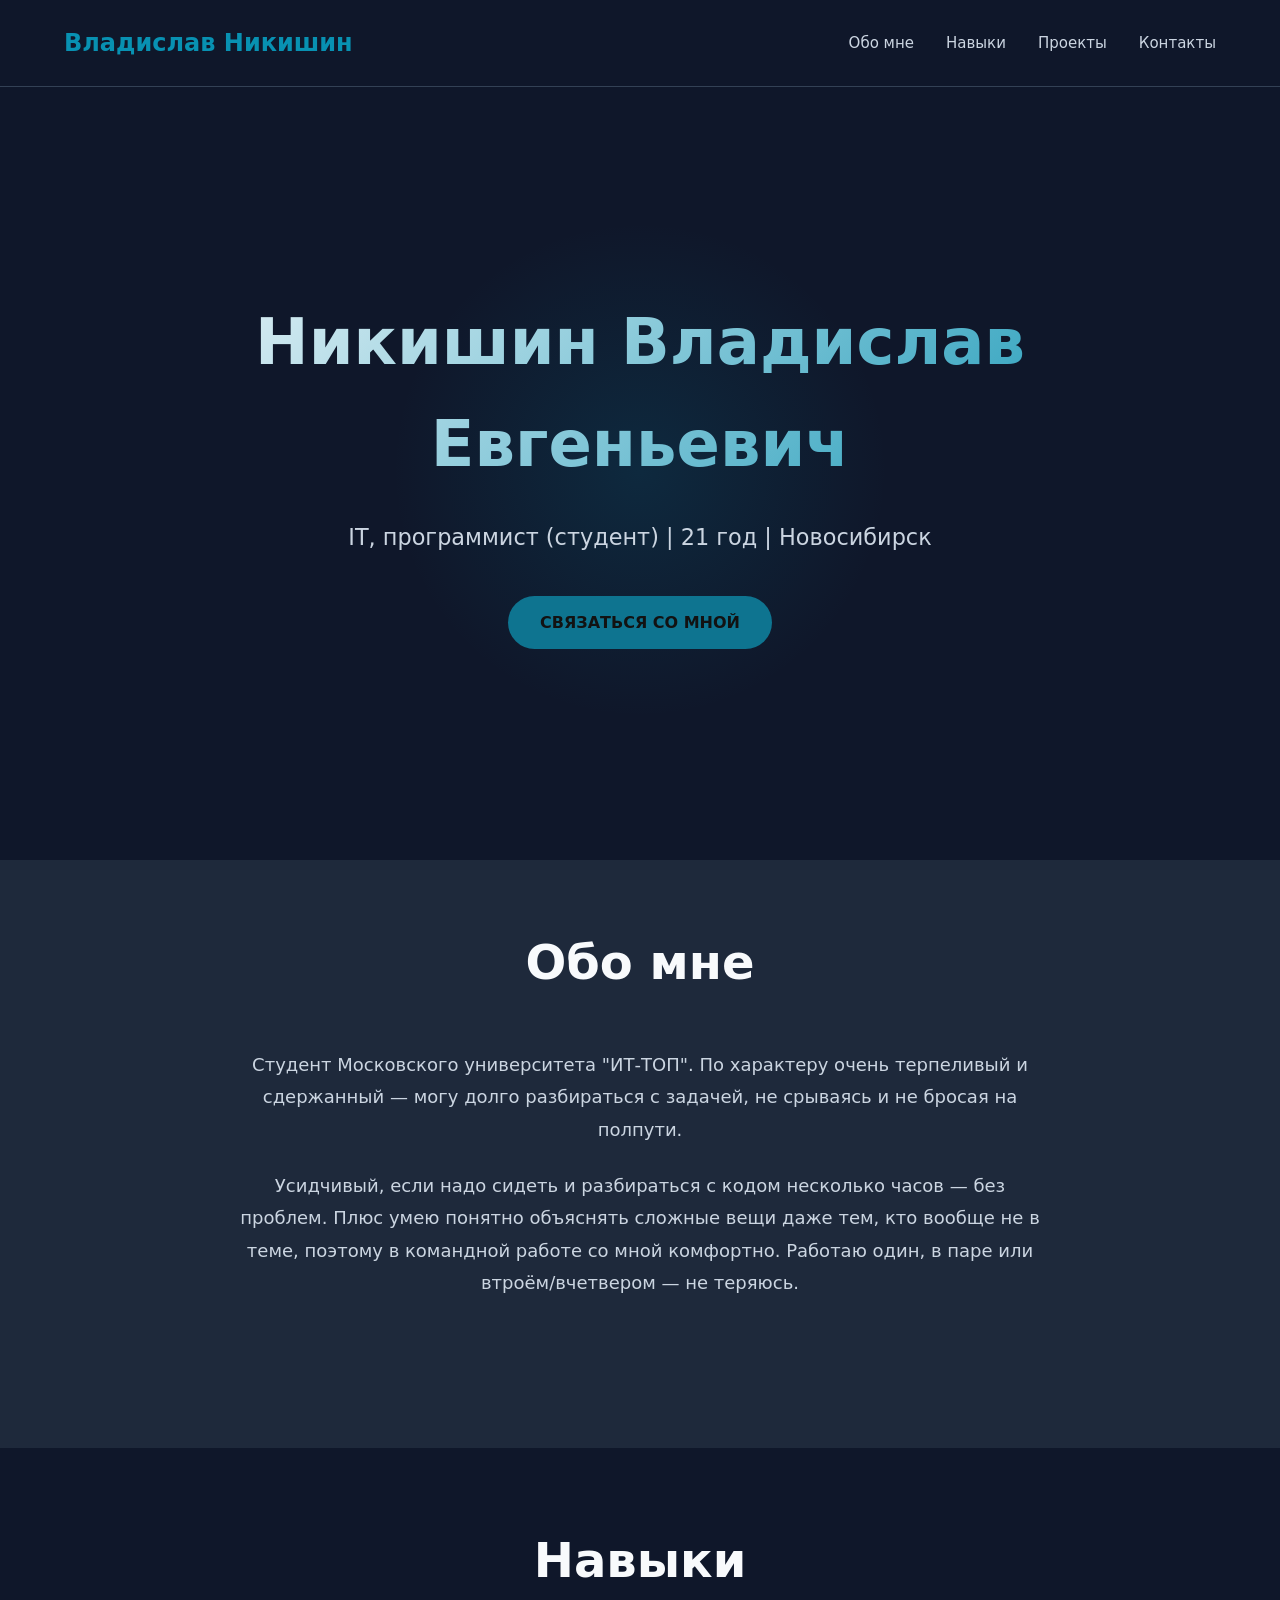
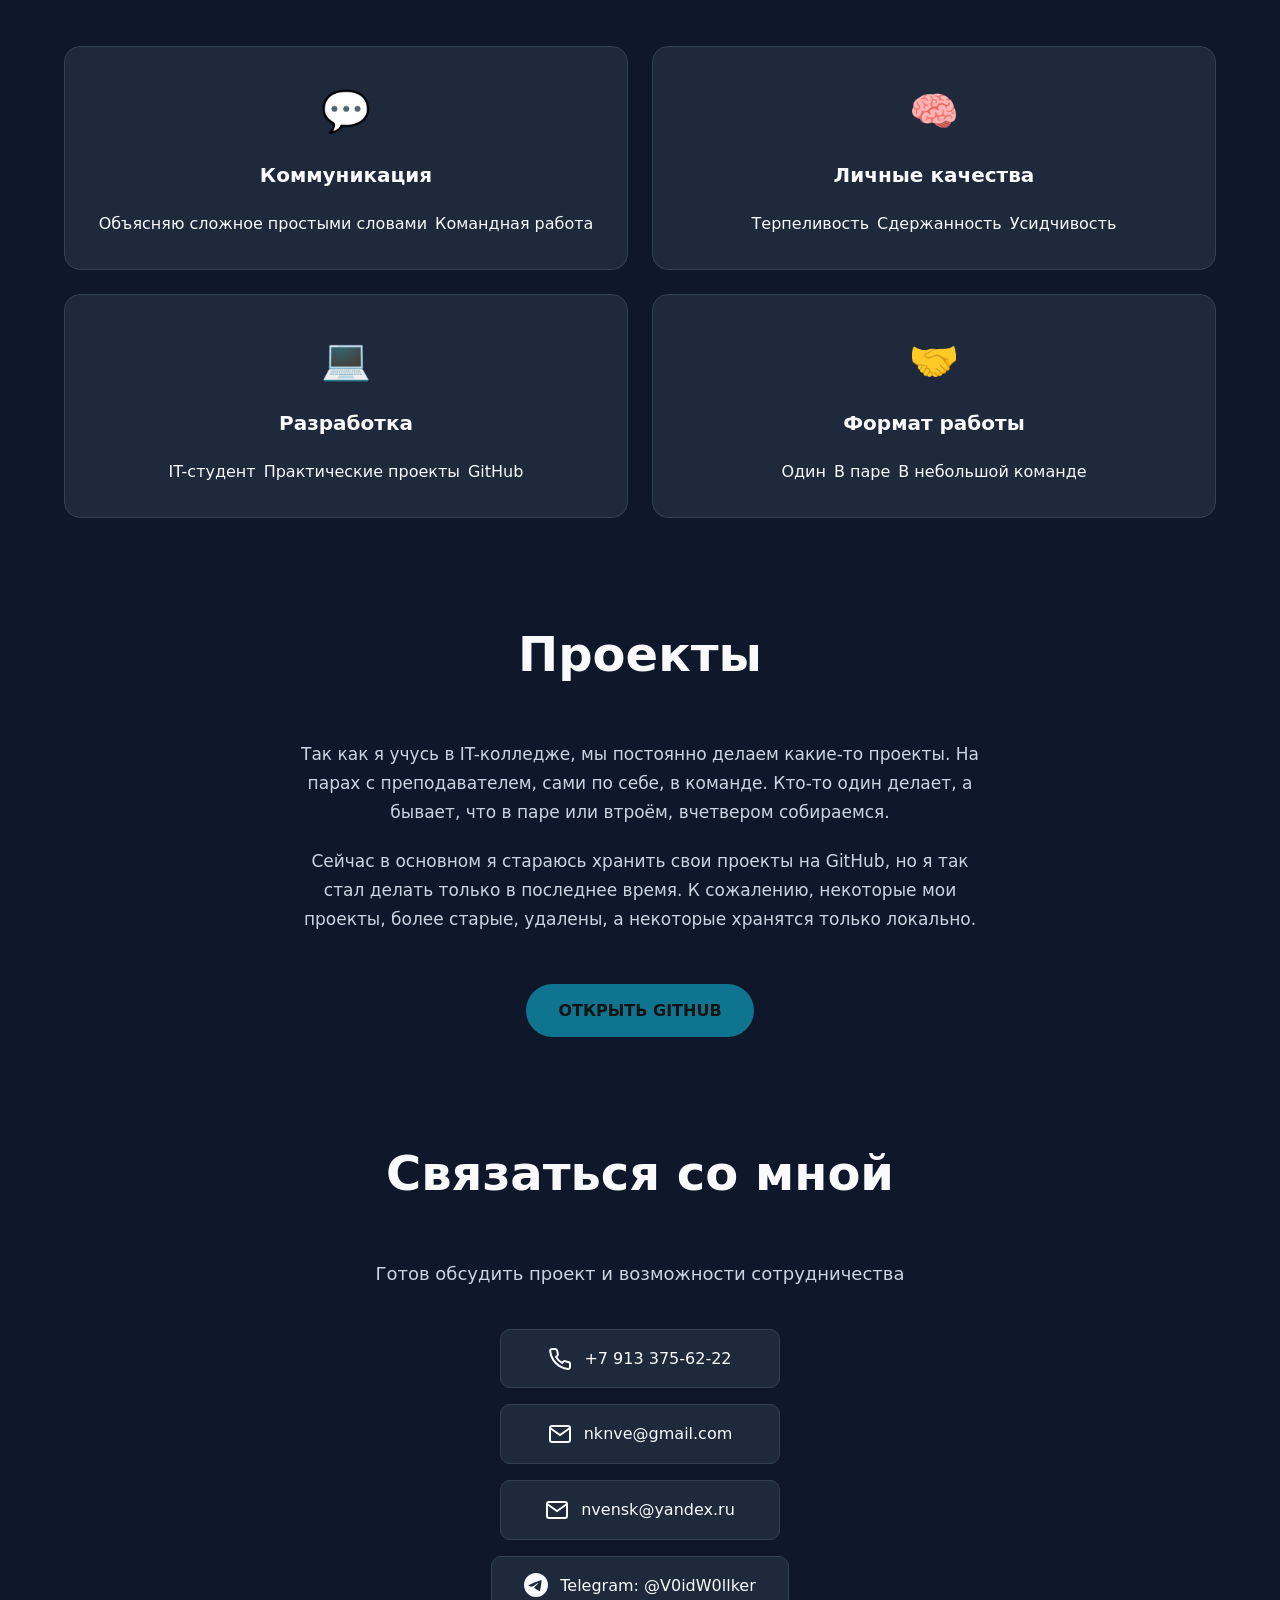
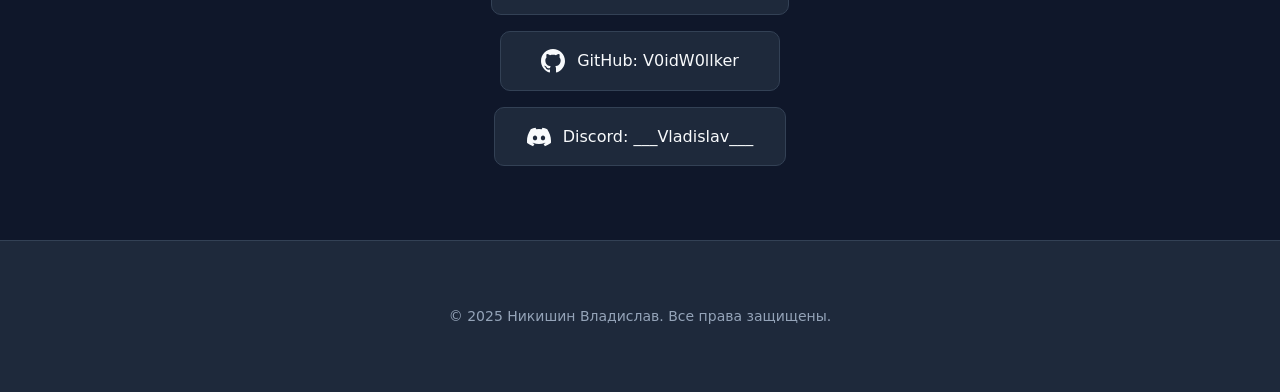
==== index.html @ b64dcba9 "Заменил данные на свои Поставил своё имя, контакты, навыки и описание. Убрал лишние кнопки, слайдер." ====
<!DOCTYPE html>
<html lang="en">
<head>
    <meta charset="UTF-8">
    <meta name="viewport" content="width=device-width, initial-scale=1.0">
    <link rel="stylesheet" href="style.css">
    <title>Сайт-Портфолио</title>
</head>
<body>
    <header class="header" id="header">
        <div class="container">
            <nav class="nav">
                <div class="logo">Владислав Никишин</div>
                <ul class="nav-menu">
                    <li><a href="#about">Обо мне</a></li>
                    <li><a href="#skills">Навыки</a></li>
                    <li><a href="#projects">Проекты</a></li>
                    <li><a href="#contact">Контакты</a></li>
                </ul>
            </nav>
        </div>
    </header>

    <main>
        <section class="hero">
            <div class="container">
                <div class="hero-content">
                    <h1 class="hero-title">Никишин Владислав Евгеньевич</h1>
                    <p class="hero-subtitle">IT, программист (студент) | 21 год | Новосибирск</p>
                    <a href="#contact" class="btn btn-primary">Связаться со мной</a>
                </div>
            </div>
        </section>

        <section class="about" id="about">
            <div class="container">
                <h2 class="section-title">Обо мне</h2>
                <div class="about-content">
                    <p>Студент Московского университета "ИТ-ТОП". По характеру очень терпеливый и сдержанный — могу долго разбираться с задачей, не срываясь и не бросая на полпути.</p>
                    <p>Усидчивый, если надо сидеть и разбираться с кодом несколько часов — без проблем. Плюс умею понятно объяснять сложные вещи даже тем, кто вообще не в теме, поэтому в командной работе со мной комфортно. Работаю один, в паре или втроём/вчетвером — не теряюсь.</p>
                </div>
            </div>
        </section>

        <section class="skills" id="skills">
            <div class="container">
                <h2 class="section-title">Навыки</h2>
                <div class="skills-grid">
                    <div class="skills-card">
                        <div class="skill-icon">💬</div>
                        <h3>Коммуникация</h3>
                        <div class="skill-tags">
                            <span class="tag">Объясняю сложное простыми словами</span>
                            <span class="tag">Командная работа</span>
                        </div>
                    </div>
                    
                    <div class="skills-card">
                        <div class="skill-icon">🧠</div>
                        <h3>Личные качества</h3>
                        <div class="skill-tags">
                            <span class="tag">Терпеливость</span>
                            <span class="tag">Сдержанность</span>
                            <span class="tag">Усидчивость</span>
                        </div>
                    </div>
                    
                    <div class="skills-card">
                        <div class="skill-icon">💻</div>
                        <h3>Разработка</h3>
                        <div class="skill-tags">
                            <span class="tag">IT-студент</span>
                            <span class="tag">Практические проекты</span>
                            <span class="tag">GitHub</span>
                        </div>
                    </div>
                    
                    <div class="skills-card">
                        <div class="skill-icon">🤝</div>
                        <h3>Формат работы</h3>
                        <div class="skill-tags">
                            <span class="tag">Один</span>
                            <span class="tag">В паре</span>
                            <span class="tag">В небольшой команде</span>
                        </div>
                    </div>
                    
                </div>
            </div>
        </section>

        <section class="projects" id="projects">
            <div class="container">
                <h2 class="section-title">Проекты</h2>
                <div class="projects-text">
                    <p>Так как я учусь в IT-колледже, мы постоянно делаем какие-то проекты. На парах с преподавателем, сами по себе, в команде. Кто-то один делает, а бывает, что в паре или втроём, вчетвером собираемся.</p>
                    <p>Сейчас в основном я стараюсь хранить свои проекты на GitHub, но я так стал делать только в последнее время. К сожалению, некоторые мои проекты, более старые, удалены, а некоторые хранятся только локально.</p>
                    <a href="https://github.com/V0idW0llker" target="_blank" class="btn btn-primary">Открыть GitHub</a>
                </div>
            </div>
        </section>

        <section class="contact" id="contact">
            <div class="container">
                <h2 class="section-title">Связаться со мной</h2>
                <div class="contact-content">
                    <p>Готов обсудить проект и возможности сотрудничества</p>
                    <div class="contact-links">
                        <a href="tel:+79133756222" class="contact-link">
                            <svg width="24" height="24" viewBox="0 0 24 24" fill="none" stroke="currentColor" stroke-width="2">
                                <path d="M22 16.92v3a2 2 0 0 1-2.18 2 19.79 19.79 0 0 1-8.63-3.07 19.5 19.5 0 0 1-6-6 19.79 19.79 0 0 1-3.07-8.67A2 2 0 0 1 4.11 2h3a2 2 0 0 1 2 1.72 12.84 12.84 0 0 0 .7 2.81 2 2 0 0 1-.45 2.11L8.09 9.91a16 16 0 0 0 6 6l1.27-1.27a2 2 0 0 1 2.11-.45 12.84 12.84 0 0 0 2.81.7A2 2 0 0 1 22 16.92z"></path>
                            </svg>
                            +7 913 375-62-22
                        </a>

                        <a href="mailto:nknve@gmail.com" class="contact-link">
                            <svg width="24" height="24" viewBox="0 0 24 24" fill="none" stroke="currentColor" stroke-width="2">
                                <path d="M4 4h16c1.1 0 2 .9 2 2v12c0 1.1-.9 2-2 2H4c-1.1 0-2-.9-2-2V6c0-1.1.9-2 2-2z"></path>
                                <polyline points="22,6 12,13 2,6"></polyline>
                            </svg>
                            nknve@gmail.com
                        </a>

                        <a href="mailto:nvensk@yandex.ru" class="contact-link">
                            <svg width="24" height="24" viewBox="0 0 24 24" fill="none" stroke="currentColor" stroke-width="2">
                                <path d="M4 4h16c1.1 0 2 .9 2 2v12c0 1.1-.9 2-2 2H4c-1.1 0-2-.9-2-2V6c0-1.1.9-2 2-2z"></path>
                                <polyline points="22,6 12,13 2,6"></polyline>
                            </svg>
                            nvensk@yandex.ru
                        </a>

                        <a href="https://t.me/V0idW0llker" target="_blank" class="contact-link">
                            <svg width="24" height="24" viewBox="0 0 24 24" fill="currentColor">
                                <path d="M11.944 0A12 12 0 0 0 0 12a12 12 0 0 0 12 12 12 12 0 0 0 12-12A12 12 0 0 0 12 0a12 12 0 0 0-.056 0zm4.962 7.224c.1-.002.321.023.465.14a.506.506 0 0 1 .171.325c.016.093.036.306.02.472-.18 1.898-.962 6.502-1.36 8.627-.168.9-.499 1.201-.82 1.23-.696.065-1.225-.46-1.9-.902-1.056-.693-1.653-1.124-2.678-1.8-1.185-.78-.417-1.21.258-1.91.177-.184 3.247-2.977 3.307-3.23.007-.032.014-.15-.056-.212s-.174-.041-.249-.024c-.106.024-1.793 1.14-5.061 3.345-.48.33-.913.49-1.302.48-.428-.008-1.252-.241-1.865-.44-.752-.245-1.349-.374-1.297-.789.027-.216.325-.437.893-.663 3.498-1.524 5.83-2.529 6.998-3.014 3.332-1.386 4.025-1.627 4.476-1.635z"/>
                            </svg>
                            Telegram: @V0idW0llker
                        </a>

                        <a href="https://github.com/V0idW0llker" target="_blank" class="contact-link">
                            <svg width="24" height="24" viewBox="0 0 24 24" fill="currentColor">
                                <path d="M12 0c-6.626 0-12 5.373-12 12 0 5.302 3.438 9.8 8.207 11.387.599.111.793-.261.793-.577v-2.234c-3.338.726-4.033-1.416-4.033-1.416-.546-1.387-1.333-1.756-1.333-1.756-1.089-.745.083-.729.083-.729 1.205.084 1.839 1.237 1.839 1.237 1.07 1.834 2.807 1.304 3.492.997.107-.775.418-1.305.762-1.604-2.665-.305-5.467-1.334-5.467-5.931 0-1.311.469-2.381 1.236-3.221-.124-.303-.535-1.524.117-3.176 0 0 1.008-.322 3.301 1.23.957-.266 1.983-.399 3.003-.404 1.02.005 2.047.138 3.006.404 2.291-1.552 3.297-1.23 3.297-1.23.653 1.653.242 2.874.118 3.176.77.84 1.235 1.911 1.235 3.221 0 4.609-2.807 5.624-5.479 5.921.43.372.823 1.102.823 2.222v3.293c0 .319.192.694.801.576 4.765-1.589 8.199-6.086 8.199-11.386 0-6.627-5.373-12-12-12z"/>
                            </svg>
                            GitHub: V0idW0llker
                        </a>

                        <div class="contact-link discord-link">
                            <svg width="24" height="24" viewBox="0 0 24 24" fill="currentColor">
                                <path d="M20.317 4.37a19.791 19.791 0 0 0-4.885-1.515.074.074 0 0 0-.079.037c-.21.375-.444.864-.608 1.25a18.27 18.27 0 0 0-5.487 0 12.64 12.64 0 0 0-.617-1.25.077.077 0 0 0-.079-.037A19.736 19.736 0 0 0 3.677 4.37a.07.07 0 0 0-.032.027C.533 9.046-.32 13.58.099 18.057a.082.082 0 0 0 .031.057 19.9 19.9 0 0 0 5.993 3.03.078.078 0 0 0 .084-.028 14.09 14.09 0 0 0 1.226-1.994.076.076 0 0 0-.041-.106 13.107 13.107 0 0 1-1.872-.892.077.077 0 0 1-.008-.128 10.2 10.2 0 0 0 .372-.292.074.074 0 0 1 .077-.01c3.928 1.793 8.18 1.793 12.062 0a.074.074 0 0 1 .078.01c.12.098.246.198.373.292a.077.077 0 0 1-.006.127 12.299 12.299 0 0 1-1.873.892.077.077 0 0 0-.041.107c.36.698.772 1.362 1.225 1.993a.076.076 0 0 0 .084.028 19.839 19.839 0 0 0 6.002-3.03.077.077 0 0 0 .032-.054c.5-5.177-.838-9.674-3.549-13.66a.061.061 0 0 0-.031-.03zM8.02 15.33c-1.183 0-2.157-1.085-2.157-2.419 0-1.333.956-2.419 2.157-2.419 1.21 0 2.176 1.096 2.157 2.42 0 1.333-.956 2.418-2.157 2.418zm7.975 0c-1.183 0-2.157-1.085-2.157-2.419 0-1.333.955-2.419 2.157-2.419 1.21 0 2.176 1.096 2.157 2.42 0 1.333-.946 2.418-2.157 2.418z"/>
                            </svg>
                            Discord: ___Vladislav___
                        </div>
                    </div>
                </div>
            </div>
        </section>
    </main>

    <footer class="footer">
        <div class="container">
            <p>&copy; 2025 Никишин Владислав. Все права защищены.</p>
        </div>
    </footer>

    <script src="main.js"></script>
</body>
</html>
---- style.css ----
:root{
    --primary-color: #0891b2;
    --primary-dark: #0e7490;
    --primary-light: #06b6d4;
    --secondary-color:#0f172a;
    --text-primary: #f8fafc;
    --text-secondary: #cbd5e1;
    --text-muted: #94a3b8;
    --bg-primary: #0f172a;
    --bg-secondary: #1e293b;
    --bg-card: #1e293b;
    --border-color: #334155;
    --success: #10b981;
    --error: #ef4444;
    --warning: #f59e0b;

    font-family: "Inter", system-ui, -apple-system, BlinkMacSystemFont, 'Segoe UI', Roboto, Oxygen, Ubuntu, Cantarell, 'Open Sans', 'Helvetica Neue', sans-serif;
    line-height: 1.6;
    font-weight: 400;

    font-synthesis: none;
    text-rendering: optimizeLegibility;
    -webkit-font-smoothing: antialiased;
    -moz-osx-font-smoothing: grayscale;
}

*{
    margin: 0;
    padding: 0;
    box-sizing: border-box;
}

html{
    scroll-behavior: smooth;
}

body{
    color: var(--text-primary);
    background-color: var(--bg-primary);
    min-width: 320px;
    overflow-x: hidden;
}

.container{
    max-width: 1200px;
    padding: 24px;
    margin: 0 auto;
}

.header{
    position: fixed;
    top: 0;
    right: 0;
    left: 0;
    z-index: 100;
    background: var(--bg-primary);
    backdrop-filter: blur(15px);
    border-bottom: 1px solid var(--border-color);
}

.nav{
    display: flex;
    justify-content: space-between;
    align-items: center;
}

.logo{
    font-size: 24px;
    font-weight: 700;
    color: var(--primary-color);
}

.nav-menu{
    display: flex;
    list-style: none;
    gap: 32px;
}


.nav-menu a{
    text-decoration: none;
    color: var(--text-secondary);
    font-size: 15px;
    font-weight: 500;
    transition: all 0.3s ease-in-out;
    position: relative;
}

.nav-menu a:hover{
    color: var(--primary-color);
}

.nav-menu a::after{
    content: "";
    width:0;
    height: 2px;
    background-color: var(--primary-color);
    position: absolute;
    bottom: -4px;
    left: 0;
    transition: width 0.35s ease-in-out;
}

.nav-menu a:hover::after{
    width: 100%;
}

main{
    margin-top: 80px;
}

.hero{
    display: flex;
    justify-content: center;
    align-items: center;
    min-height: calc(100vh - 120px);
    position: relative;
    overflow: hidden;
}

.hero::before{
    content: "";
    position: absolute;
    width: 500px;
    height: 500px;
    background: radial-gradient(circle, rgba(8, 145, 178, 0.15) 0%, transparent 70%);
    border-radius: 50%;
    /* top: -250px;
    right: -250px; */
}

.hero-content{
    text-align: center;
    z-index: 1;
    position: relative;
}

.hero-title{
    font-size: clamp(2.5rem, 5vw, 4rem);
    font-weight: 800;
    margin-bottom: 24px;
    background: linear-gradient(135deg, var(--text-primary) 0%, var(--primary-color) 100%);
    background-clip: text;
    -webkit-background-clip: text;
    -webkit-text-fill-color: transparent;
}

.hero-subtitle{
    font-size: clamp(1.1rem, 2vw, 1.4rem);
    color: var(--text-secondary);
    margin-bottom: 40px;
    max-width: 600px;
    margin-right: auto;
    margin-left: auto;
    line-height: 1.6;
}

.btn{
    display: inline-block;
    text-decoration: none;
    padding: 14px 32px;
    border-radius: 50px;
    border:none;
    cursor: pointer;
    transition: all 0.3s ease-in;
    font-size: 16px;
    text-transform: uppercase;
    font-weight: 600;
}

.btn-primary{
    background: var(--primary-dark);
    color: #121212;
}
.btn-primary:hover{
    background: var(--primary-color);
    color: #343434;
}

.section-title{
    font-size: clamp(2rem, 4vw, 3rem);
    font-weight: 700;
    margin-bottom: 48px;
    text-align: center;
    color: var(--text-primary);
}

.about{
    background: var(--bg-secondary);
    padding-top: 40px;
    padding-bottom: 100px;
}

.about-content p{
    font-size: 18px;
    color: var(--text-secondary);
    line-height: 1.8;
    margin-bottom: 24px;
}

.about-content{
    max-width: 800px;
    margin: 0 auto;
    text-align: center;
}

/* skills block */

.skills{
    padding: 50px 0;
}

.skills-grid{
    display: grid;
    grid-template-columns: repeat(2, minmax(250px, 1fr));
    gap: 24px;
}

.skills-card{
    background: var(--bg-card);
    padding: 32px;
    border-radius: 16px;
    text-align: center;
    transition: all 0.3s ease-in-out;
    border: 1px solid var(--border-color);
}

.skills-card:hover{
    border-color: var(--primary-color);
    box-shadow: 0 8px 24px rgba(8, 145, 178, 0.15);
    transform: translateY(-8px);
}

.skill-icon{
    font-size: 40px;
    margin-bottom: 16px;
}

.skills-card h3{
    font-size: 20px;
    font-weight: 600;
    margin-bottom: 20px;
    color:var(--text-primary);
}

.skill-tags{
    display: flex;
    justify-content: center;
    gap: 8px;
    flex-wrap: wrap;
}


/* Contacts block */
.contact{
    padding: 50px 0;
}

.contact-content{
    margin: 0 auto;
    max-width: 600px;
    text-align: center;
}

.contact-content p {
    font-size: 18px;
    margin-bottom: 40px;
    color: var(--text-secondary);
}

.contact-links{
    display: flex;
    flex-direction: column;
    align-items: center;
    gap: 16px;
}

.contact-link{
    display: inline-flex;
    align-items: center;
    gap: 12px;
    background: var(--bg-card);
    color: var(--text-primary);
    text-decoration: none;
    font-weight: 500;
    padding: 16px 32px;
    border-radius: 10px;
    border: 1px solid var(--border-color);
    justify-content: center;
    min-width: 280px;
    transition: all 0.3s ease;
}

.contact-link:hover{
    background: var(--primary-color);
    border-color: var(--primary-light);
    box-shadow: 0 4px 12px rgba(8, 145, 178, 0.3);
    transform: translateY(-2px);
}

/* projects text block */
.projects-text{
    max-width: 700px;
    margin: 0 auto;
    text-align: center;
}

.projects-text p{
    font-size: 18px;
    color: var(--text-secondary);
    line-height: 1.8;
    margin-bottom: 24px;
}

.projects-text .btn{
    margin-top: 24px;
}

/* projects text block */
.projects-text{
    max-width: 700px;
    margin: 0 auto;
    text-align: center;
}

.projects-text p{
    font-size: 17px;
    color: var(--text-secondary);
    line-height: 1.7;
    margin-bottom: 20px;
}

.projects-text .btn{
    margin-top: 30px;
}


/* FOOTER */

.footer{
    padding: 40px 0;
    background: var(--bg-secondary);
    border-top: 1px solid var(--border-color);
    text-align: center;
}

.footer p{
    font-size: 14px;
    color: var(--text-muted);
}
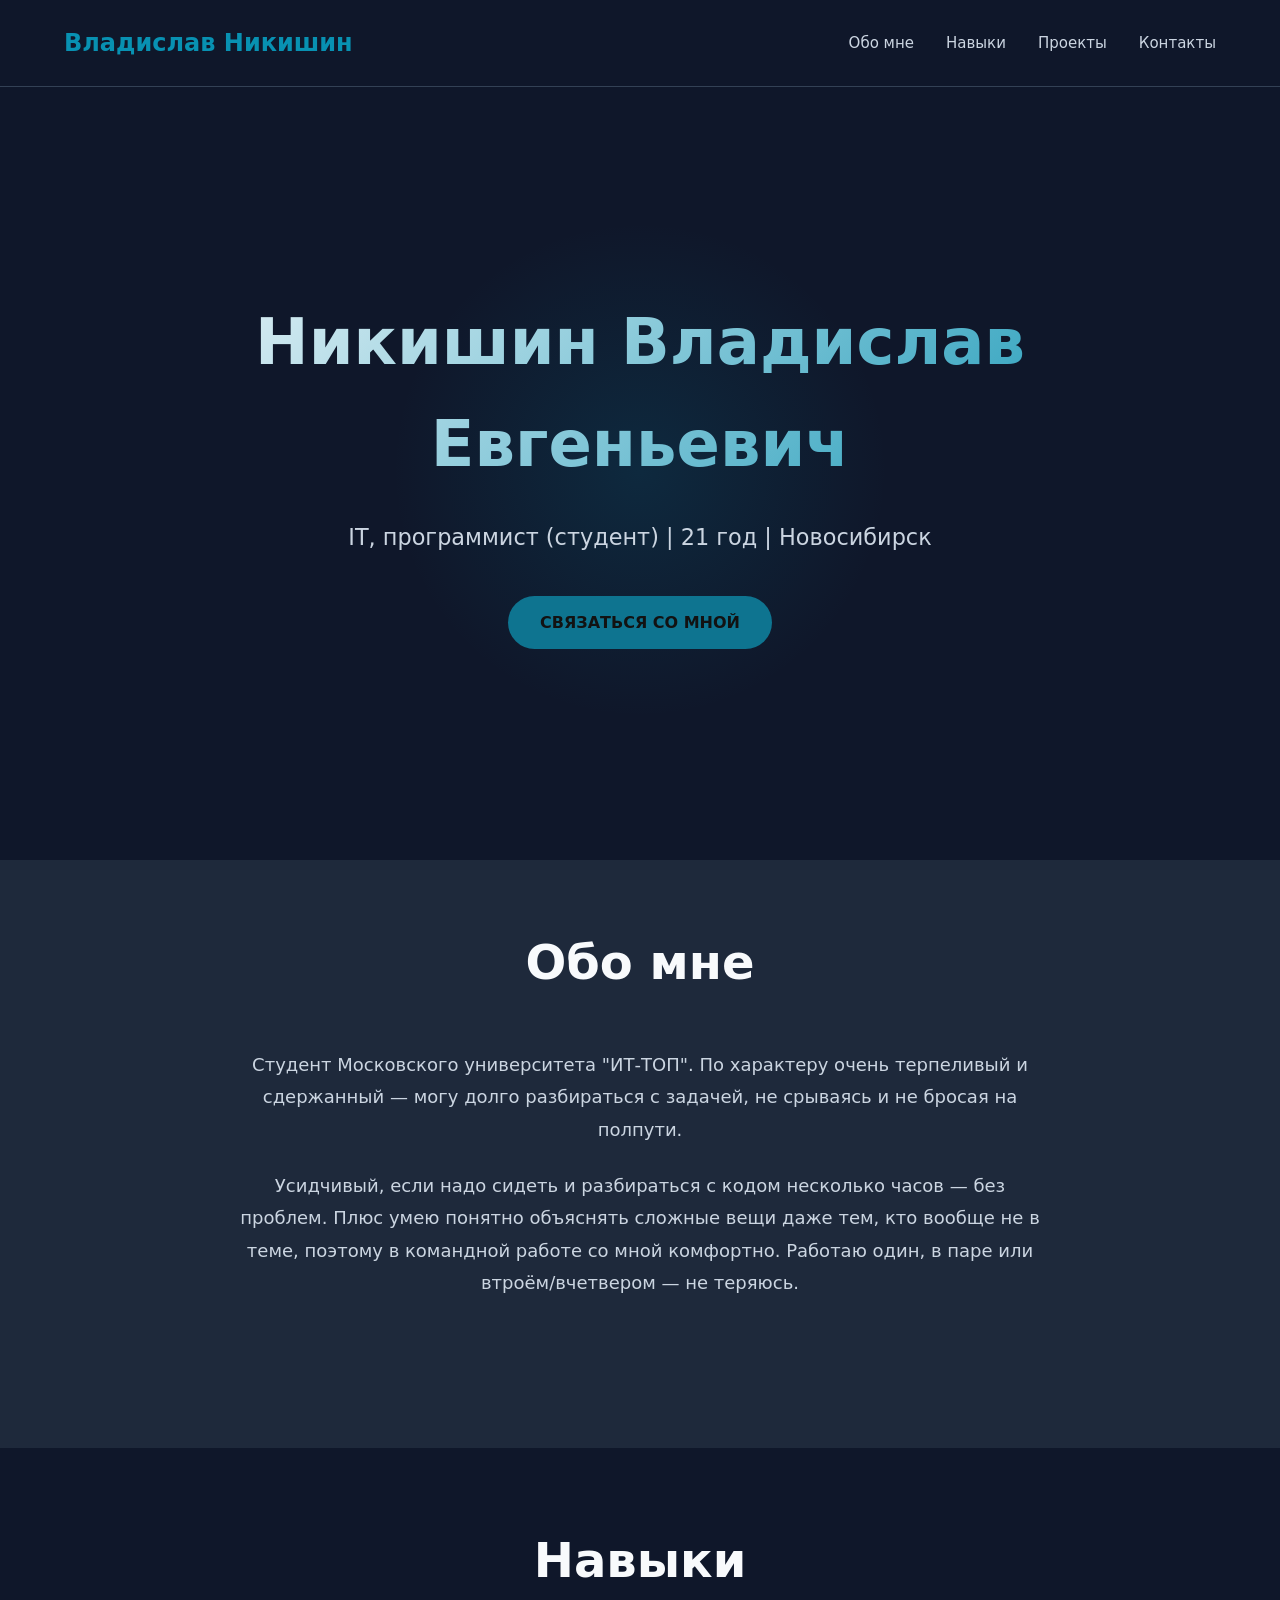
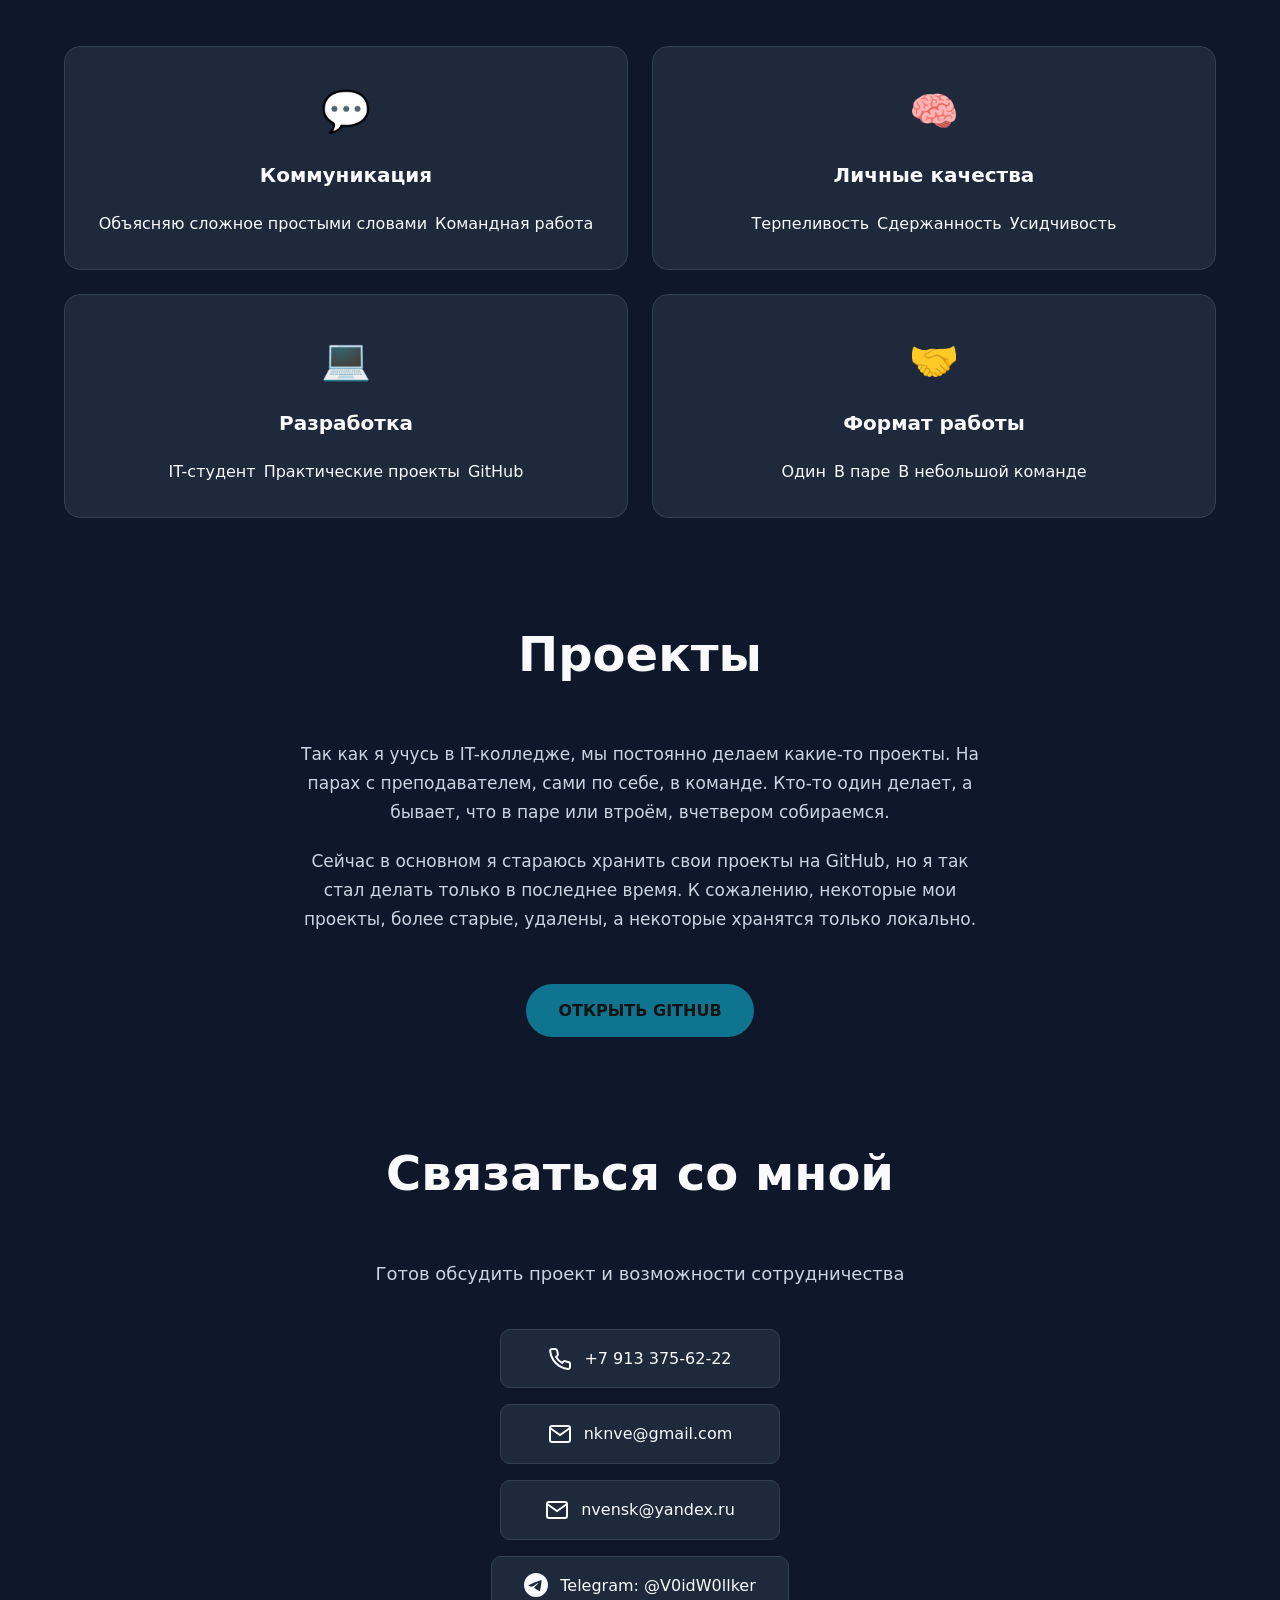
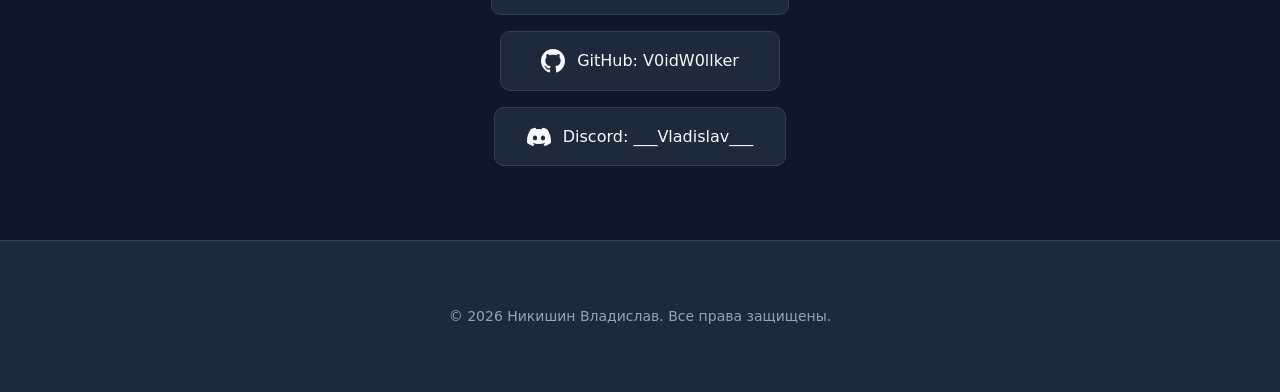
==== commit dbcb3107: "Добавил копирование Discord-тега Я реализовал копирование тега в буфер обмена при клике на кнопку "d" ====
--- a/index.html
+++ b/index.html
@@ -4,7 +4,7 @@
     <meta charset="UTF-8">
     <meta name="viewport" content="width=device-width, initial-scale=1.0">
     <link rel="stylesheet" href="style.css">
-    <title>Сайт-Портфолио</title>
+    <title>Портфолио</title>
 </head>
 <body>
     <header class="header" id="header">
@@ -143,7 +143,7 @@
                             GitHub: V0idW0llker
                         </a>
 
-                        <div class="contact-link discord-link">
+                        <div class="contact-link discord-link" id="discord-btn" style="cursor: pointer;">
                             <svg width="24" height="24" viewBox="0 0 24 24" fill="currentColor">
                                 <path d="M20.317 4.37a19.791 19.791 0 0 0-4.885-1.515.074.074 0 0 0-.079.037c-.21.375-.444.864-.608 1.25a18.27 18.27 0 0 0-5.487 0 12.64 12.64 0 0 0-.617-1.25.077.077 0 0 0-.079-.037A19.736 19.736 0 0 0 3.677 4.37a.07.07 0 0 0-.032.027C.533 9.046-.32 13.58.099 18.057a.082.082 0 0 0 .031.057 19.9 19.9 0 0 0 5.993 3.03.078.078 0 0 0 .084-.028 14.09 14.09 0 0 0 1.226-1.994.076.076 0 0 0-.041-.106 13.107 13.107 0 0 1-1.872-.892.077.077 0 0 1-.008-.128 10.2 10.2 0 0 0 .372-.292.074.074 0 0 1 .077-.01c3.928 1.793 8.18 1.793 12.062 0a.074.074 0 0 1 .078.01c.12.098.246.198.373.292a.077.077 0 0 1-.006.127 12.299 12.299 0 0 1-1.873.892.077.077 0 0 0-.041.107c.36.698.772 1.362 1.225 1.993a.076.076 0 0 0 .084.028 19.839 19.839 0 0 0 6.002-3.03.077.077 0 0 0 .032-.054c.5-5.177-.838-9.674-3.549-13.66a.061.061 0 0 0-.031-.03zM8.02 15.33c-1.183 0-2.157-1.085-2.157-2.419 0-1.333.956-2.419 2.157-2.419 1.21 0 2.176 1.096 2.157 2.42 0 1.333-.956 2.418-2.157 2.418zm7.975 0c-1.183 0-2.157-1.085-2.157-2.419 0-1.333.955-2.419 2.157-2.419 1.21 0 2.176 1.096 2.157 2.42 0 1.333-.946 2.418-2.157 2.418z"/>
                             </svg>
@@ -157,7 +157,7 @@
 
     <footer class="footer">
         <div class="container">
-            <p>&copy; 2025 Никишин Владислав. Все права защищены.</p>
+            <p>&copy; 2026 Никишин Владислав. Все права защищены.</p>
         </div>
     </footer>
 
--- a/style.css
+++ b/style.css
@@ -298,6 +298,18 @@
     transform: translateY(-2px);
 }
 
+.copy-hint{
+    font-size: 12px;
+    color: var(--text-muted);
+    margin-left: 8px;
+    opacity: 0.7;
+}
+
+.contact-link:hover .copy-hint{
+    color: var(--text-primary);
+    opacity: 1;
+}
+
 /* projects text block */
 .projects-text{
     max-width: 700px;
@@ -314,6 +326,33 @@
 
 .projects-text .btn{
     margin-top: 24px;
+}
+
+/* Кастомное уведомление */
+.custom-notification{
+    position: fixed;
+    top: 50%;
+    left: 50%;
+    transform: translate(-50%, -50%) scale(0.8);
+    background: var(--bg-secondary);
+    color: var(--text-primary);
+    padding: 32px 48px;
+    border-radius: 16px;
+    border: 2px solid var(--primary-color);
+    font-size: 18px;
+    line-height: 1.6;
+    text-align: center;
+    z-index: 10000;
+    opacity: 0;
+    transition: all 0.3s ease;
+    pointer-events: none;
+    max-width: 90%;
+    white-space: pre-line;
+}
+
+.custom-notification.show{
+    opacity: 1;
+    transform: translate(-50%, -50%) scale(1);
 }
 
 /* projects text block */
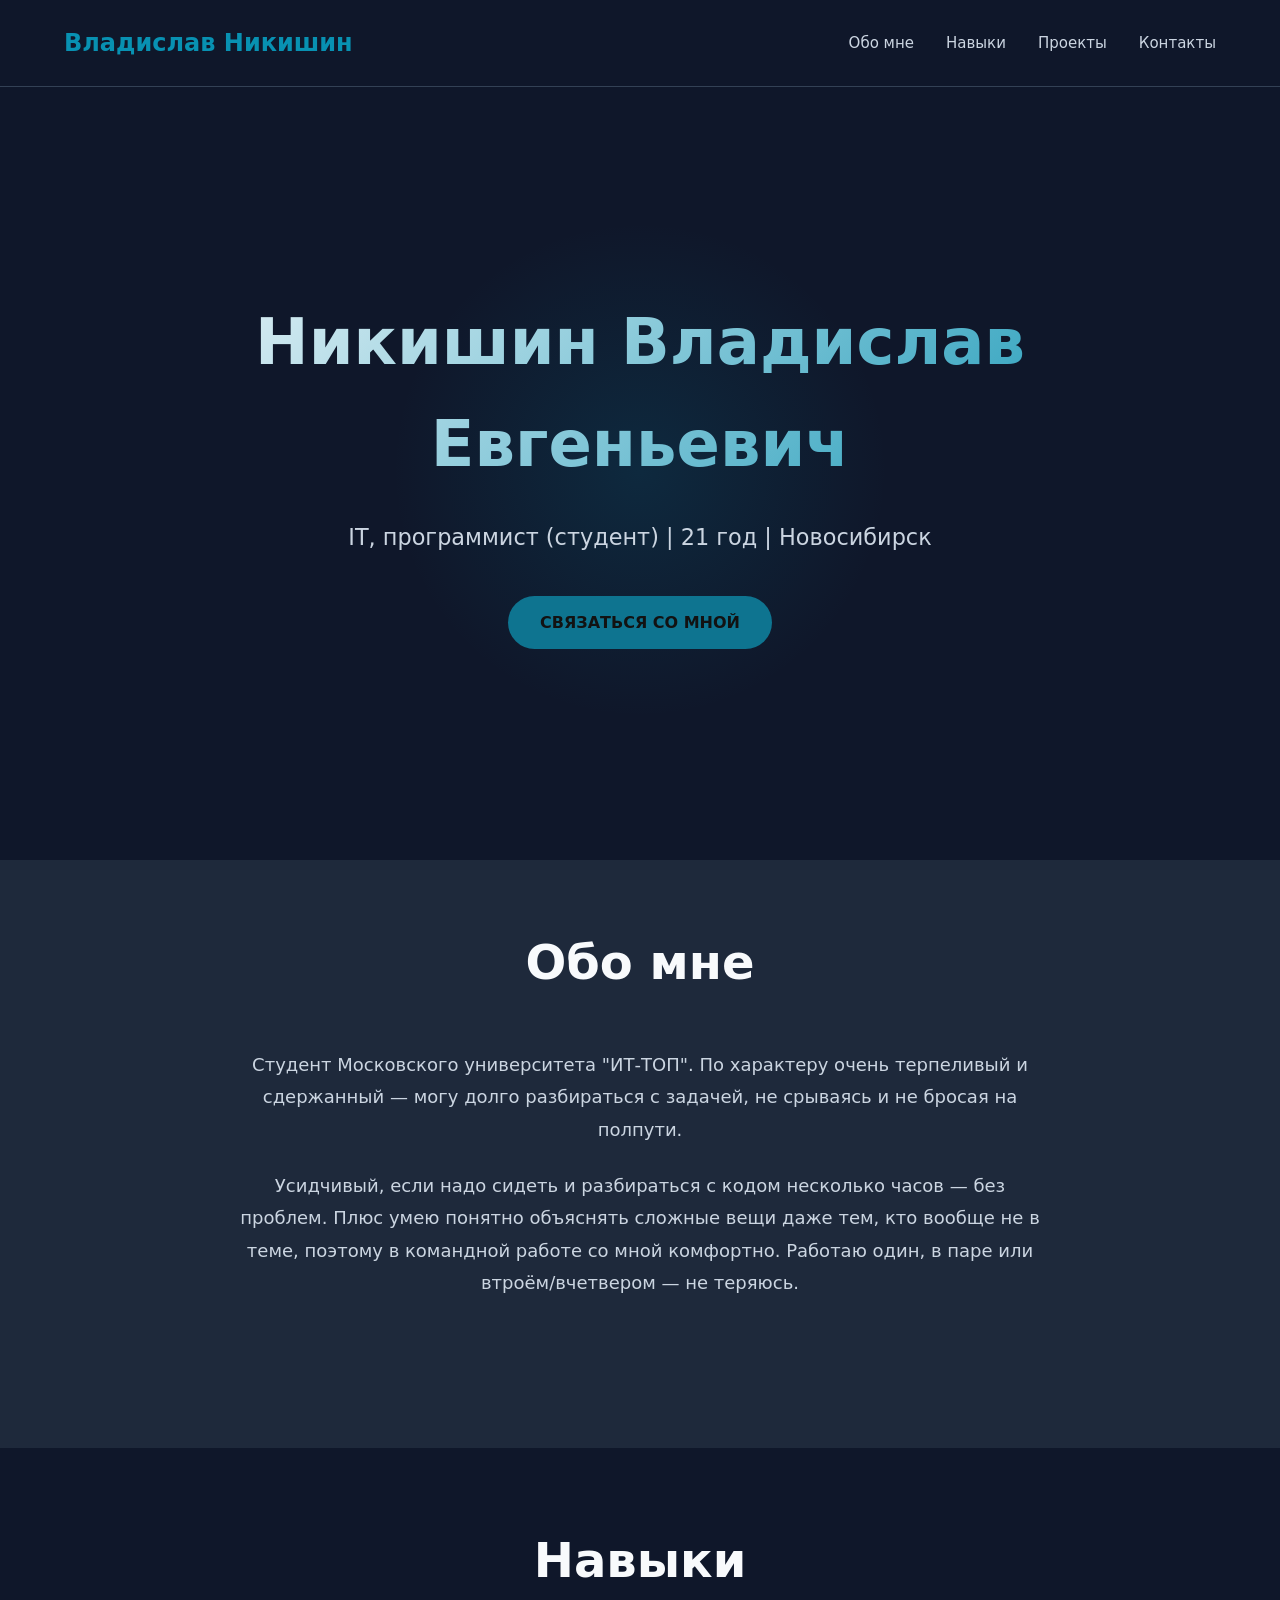
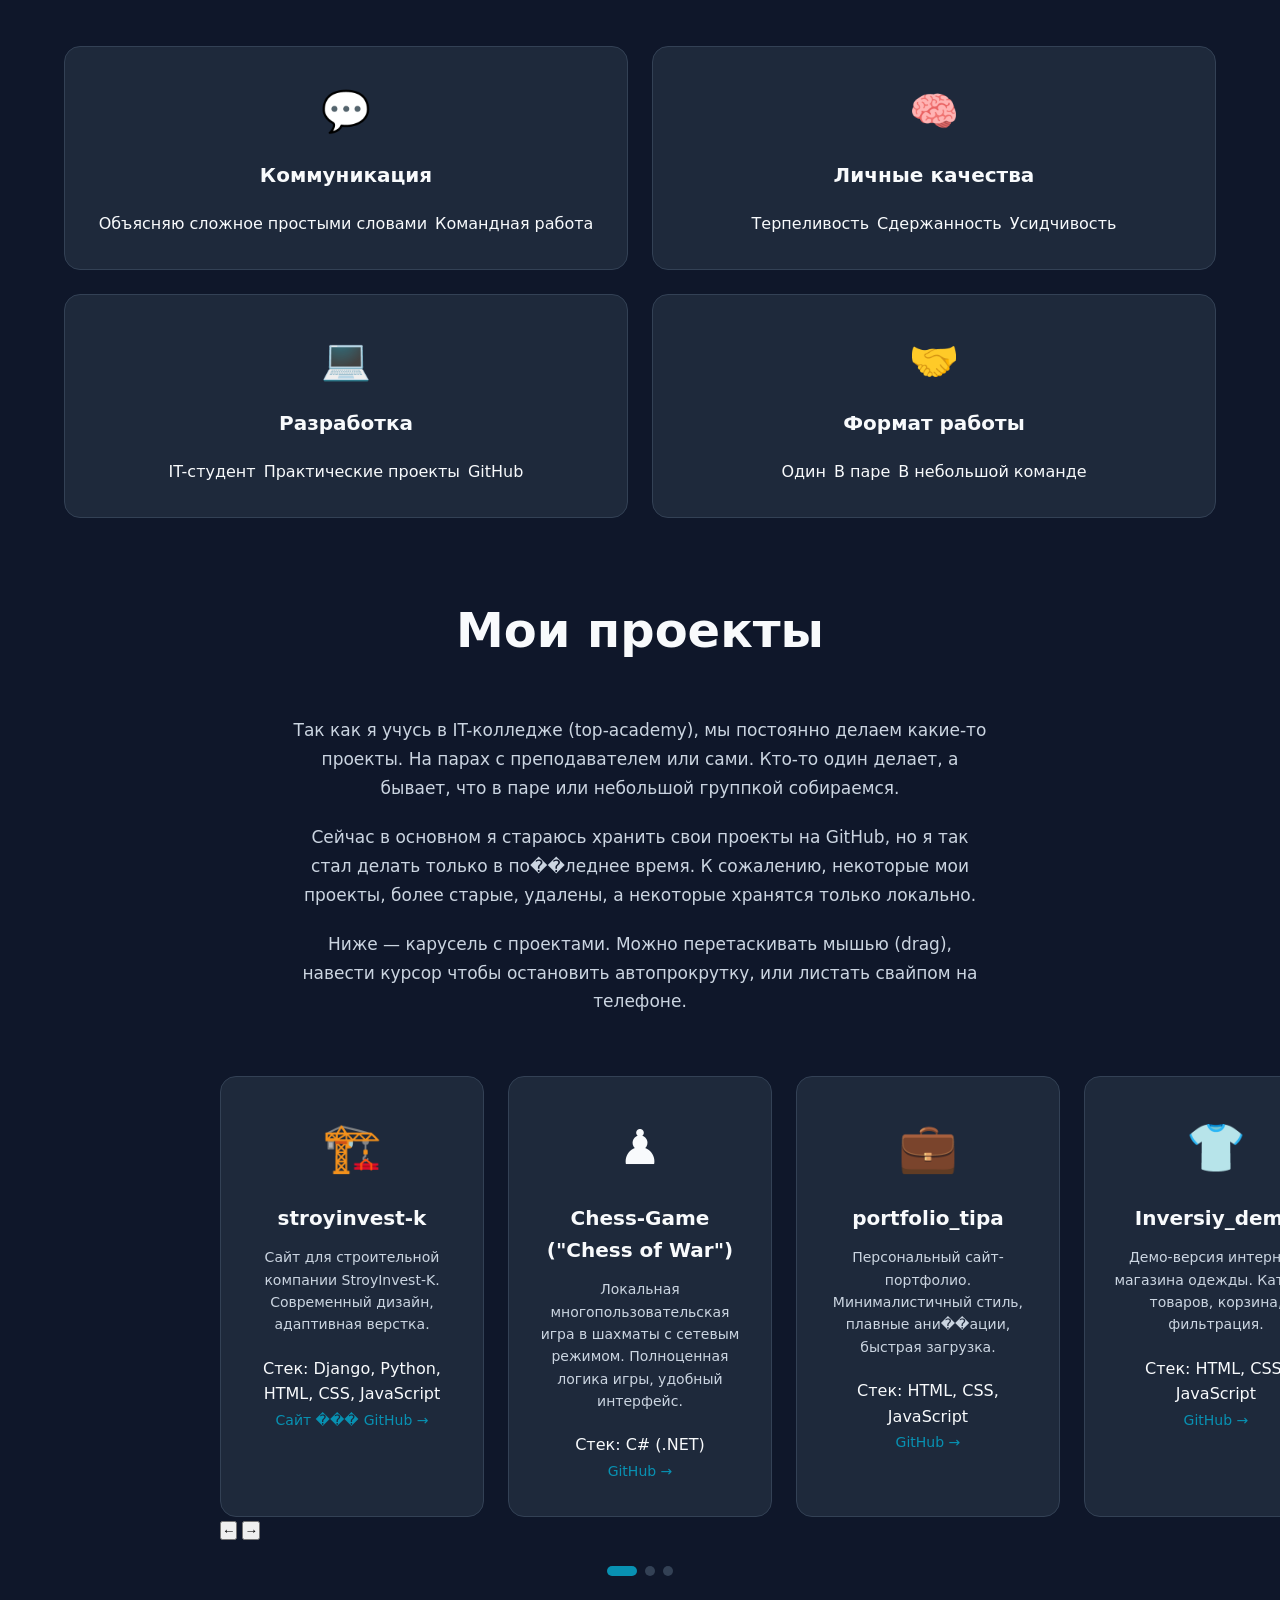
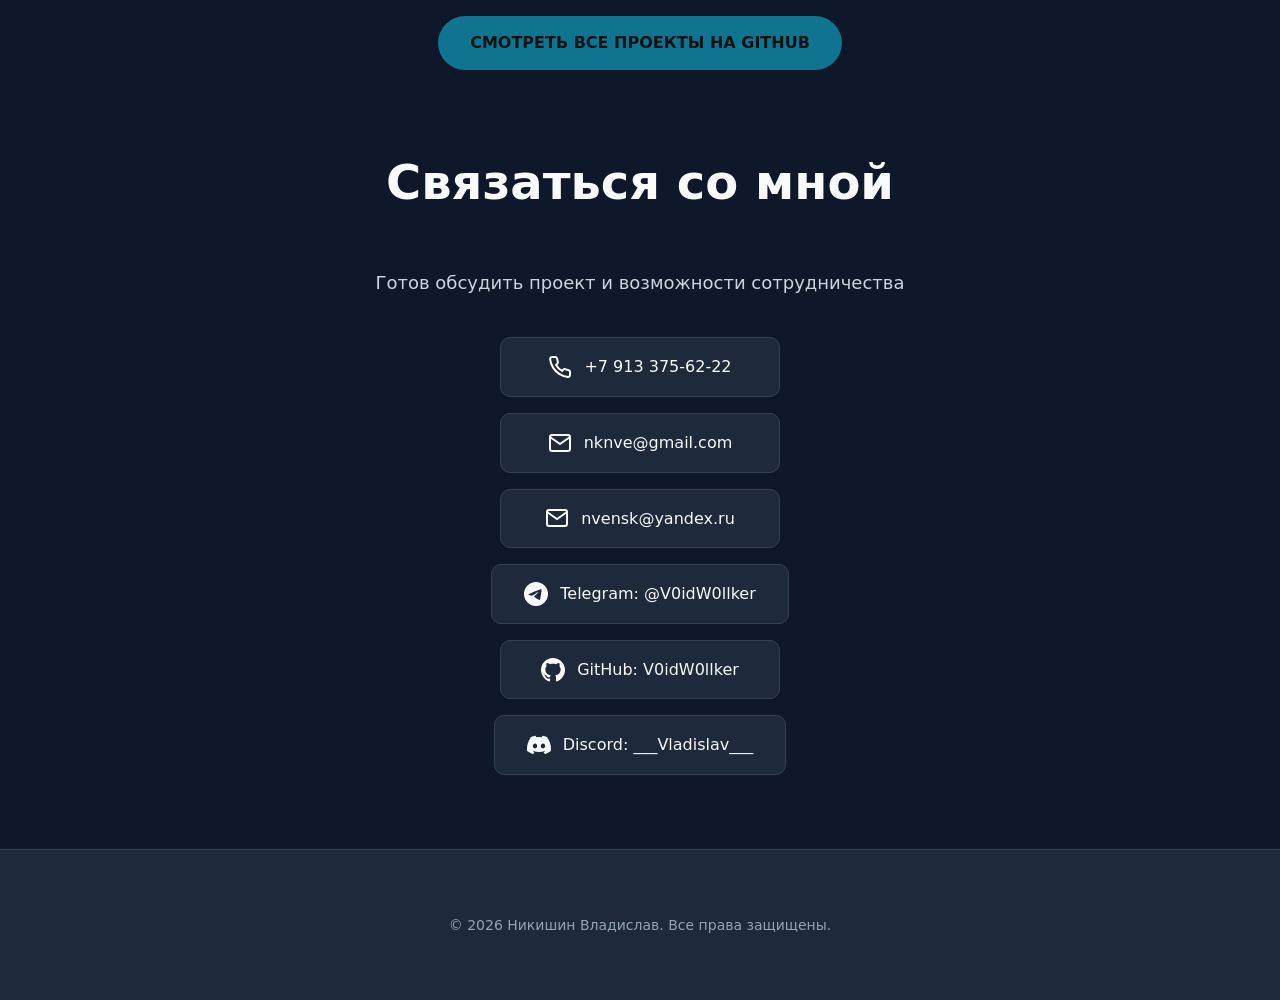
==== commit 755c2919: "Исправил ошибки в коде Исправил HTML и удалил дублирующиеся CSS блоки для оптимизации кода. Сайт теп" ====
--- a/index.html
+++ b/index.html
@@ -89,16 +89,83 @@
             </div>
         </section>
 
-        <section class="projects" id="projects">
-            <div class="container">
-                <h2 class="section-title">Проекты</h2>
-                <div class="projects-text">
-                    <p>Так как я учусь в IT-колледже, мы постоянно делаем какие-то проекты. На парах с преподавателем, сами по себе, в команде. Кто-то один делает, а бывает, что в паре или втроём, вчетвером собираемся.</p>
-                    <p>Сейчас в основном я стараюсь хранить свои проекты на GitHub, но я так стал делать только в последнее время. К сожалению, некоторые мои проекты, более старые, удалены, а некоторые хранятся только локально.</p>
-                    <a href="https://github.com/V0idW0llker" target="_blank" class="btn btn-primary">Открыть GitHub</a>
-                </div>
-            </div>
-        </section>
+        
+<section class="projects-section" id="projects">
+    <div class="projects-text">
+        <h2 class="section-title">Мои проекты</h2>
+        <p>Так как я учусь в IT-колледже (top-academy), мы постоянно делаем какие-то проекты. На парах с преподавателем или сами. Кто-то один делает, а бывает, что в паре или небольшой группкой собираемся.</p>
+        <p>Сейчас в основном я стараюсь хранить свои проекты на GitHub, но я так стал делать только в по��леднее время. К сожалению, некоторые мои проекты, более старые, удалены, а некоторые хранятся только локально.</p>
+        <p class="projects-hint">Ниже — карусель с проектами. Можно перетаскивать мышью (drag), навести курсор чтобы остановить автопрокрутку, или листать свайпом на телефоне.</p>
+    </div>
+
+    <div class="projects-carousel" aria-label="Карусель проектов">
+        <div class="carousel-container">
+            <div class="carousel-track">
+                <article class="project-card">
+                    <div class="project-icon">🏗️</div>
+                    <h3 class="project-title">stroyinvest-k</h3>
+                    <p class="project-desc">Сайт для строительной компании <em>StroyInvest-K</em>. Современный дизайн, адаптивная верстка.</p>
+                    <p class="project-stack"><span>Стек:</span> Django, Python, HTML, CSS, JavaScript</p>
+                    <div class="project-actions">
+                        <a href="https://stroyinvest-k.ru" class="project-link" target="_blank" rel="noopener">Сайт ���</a>
+                        <a href="https://github.com/V0idW0llker" class="project-link" target="_blank" rel="noopener">GitHub →</a>
+                    </div>
+                </article>
+
+                <article class="project-card">
+                    <div class="project-icon">♟️</div>
+                    <h3 class="project-title">Chess-Game ("Chess of War")</h3>
+                    <p class="project-desc">Локальная многопользовательская игра в шахматы с сетевым режимом. Полноценная логика игры, удобный интерфейс.</p>
+                    <p class="project-stack"><span>Стек:</span> C# (.NET)</p>
+                    <div class="project-actions">
+                        <a href="https://github.com/V0idW0llker" class="project-link" target="_blank" rel="noopener">GitHub →</a>
+                    </div>
+                </article>
+
+                <article class="project-card">
+                    <div class="project-icon">💼</div>
+                    <h3 class="project-title">portfolio_tipa</h3>
+                    <p class="project-desc">Персональный сайт-портфолио. Минималистичный стиль, плавные ани��ации, быстрая загрузка.</p>
+                    <p class="project-stack"><span>Стек:</span> HTML, CSS, JavaScript</p>
+                    <div class="project-actions">
+                        <a href="https://github.com/V0idW0llker" class="project-link" target="_blank" rel="noopener">GitHub →</a>
+                    </div>
+                </article>
+
+                <article class="project-card">
+                    <div class="project-icon">👕</div>
+                    <h3 class="project-title">Inversiy_demo</h3>
+                    <p class="project-desc">Демо-версия интернет-магазина одежды. Каталог товаров, корзина, фильтрация.</p>
+                    <p class="project-stack"><span>Стек:</span> HTML, CSS, JavaScript</p>
+                    <div class="project-actions">
+                        <a href="https://github.com/V0idW0llker" class="project-link" target="_blank" rel="noopener">GitHub →</a>
+                    </div>
+                </article>
+
+                <article class="project-card">
+                    <div class="project-icon">⌚</div>
+                    <h3 class="project-title">Veyra-Altura <span class="project-badge">участие ограничено</span></h3>
+                    <p class="project-desc">Виджет для отслеживания времени на устройстве. Участие в проекте было частичным — детали стека и архитектуры неизвестны.</p>
+                    <div class="project-actions">
+                        <a href="https://github.com/V0idW0llker" class="project-link" target="_blank" rel="noopener">GitHub →</a>
+                    </div>
+                </article>
+            </div>
+        </div>
+
+        <button class="carousel-btn prev" type="button" aria-label="Предыдущие проекты">←</button>
+        <button class="carousel-btn next" type="button" aria-label="Следующие проекты">→</button>
+
+        <div class="carousel-indicators" aria-hidden="true"></div>
+    </div>
+
+    <div style="text-align: center; margin-top: 20px;">
+        <a href="https://github.com/V0idW0llker?tab=repositories" class="btn btn-primary" target="_blank" rel="noopener">
+            Смотреть все проекты на GitHub
+        </a>
+    </div>
+</section>
+
 
         <section class="contact" id="contact">
             <div class="container">
--- a/style.css
+++ b/style.css
@@ -1,4 +1,4 @@
-:root{
+ :root{
     --primary-color: #0891b2;
     --primary-dark: #0e7490;
     --primary-light: #06b6d4;
@@ -310,23 +310,6 @@
     opacity: 1;
 }
 
-/* projects text block */
-.projects-text{
-    max-width: 700px;
-    margin: 0 auto;
-    text-align: center;
-}
-
-.projects-text p{
-    font-size: 18px;
-    color: var(--text-secondary);
-    line-height: 1.8;
-    margin-bottom: 24px;
-}
-
-.projects-text .btn{
-    margin-top: 24px;
-}
 
 /* Кастомное уведомление */
 .custom-notification{
@@ -360,6 +343,7 @@
     max-width: 700px;
     margin: 0 auto;
     text-align: center;
+    margin-bottom: 40px;
 }
 
 .projects-text p{
@@ -368,6 +352,102 @@
     line-height: 1.7;
     margin-bottom: 20px;
 }
+
+/* Projects Carousel */
+.projects-carousel {
+    max-width: 900px;
+    margin: 0 auto;
+    position: relative;
+    padding: 20px 30px;
+}
+
+.carousel-container {
+    overflow: visible;
+    border-radius: 16px;
+}
+
+.carousel-track {
+    display: flex;
+    gap: 24px;
+    transition: transform 0.5s ease-in-out;
+}
+
+.project-card {
+    min-width: calc(33.333% - 16px);
+    max-width: calc(33.333% - 16px);
+    background: var(--bg-card);
+    border: 1px solid var(--border-color);
+    border-radius: 16px;
+    padding: 32px 24px;
+    text-align: center;
+    transition: all 0.3s ease;
+    flex-shrink: 0;
+    position: relative;
+    z-index: 1;
+}
+
+.project-card:hover {
+    border-color: var(--primary-color);
+    box-shadow: 0 8px 24px rgba(8, 145, 178, 0.2);
+    transform: translateY(-4px) scale(1.05);
+    z-index: 10;
+}
+
+
+.project-icon {
+    font-size: 48px;
+    margin-bottom: 16px;
+}
+
+.project-title {
+    font-size: 20px;
+    font-weight: 600;
+    margin-bottom: 12px;
+    color: var(--text-primary);
+}
+
+.project-desc {
+    font-size: 14px;
+    color: var(--text-secondary);
+    line-height: 1.6;
+    margin-bottom: 20px;
+}
+
+.project-link {
+    display: inline-block;
+    color: var(--primary-color);
+    text-decoration: none;
+    font-size: 14px;
+    font-weight: 500;
+    transition: all 0.3s ease;
+}
+
+.project-link:hover {
+    color: var(--primary-light);
+}
+
+.carousel-indicators {
+    display: flex;
+    justify-content: center;
+    gap: 8px;
+    margin-top: 24px;
+}
+
+.carousel-indicator {
+    width: 10px;
+    height: 10px;
+    border-radius: 50%;
+    background: var(--border-color);
+    cursor: pointer;
+    transition: all 0.3s ease;
+}
+
+.carousel-indicator.active {
+    background: var(--primary-color);
+    width: 30px;
+    border-radius: 5px;
+}
+
 
 .projects-text .btn{
     margin-top: 30px;
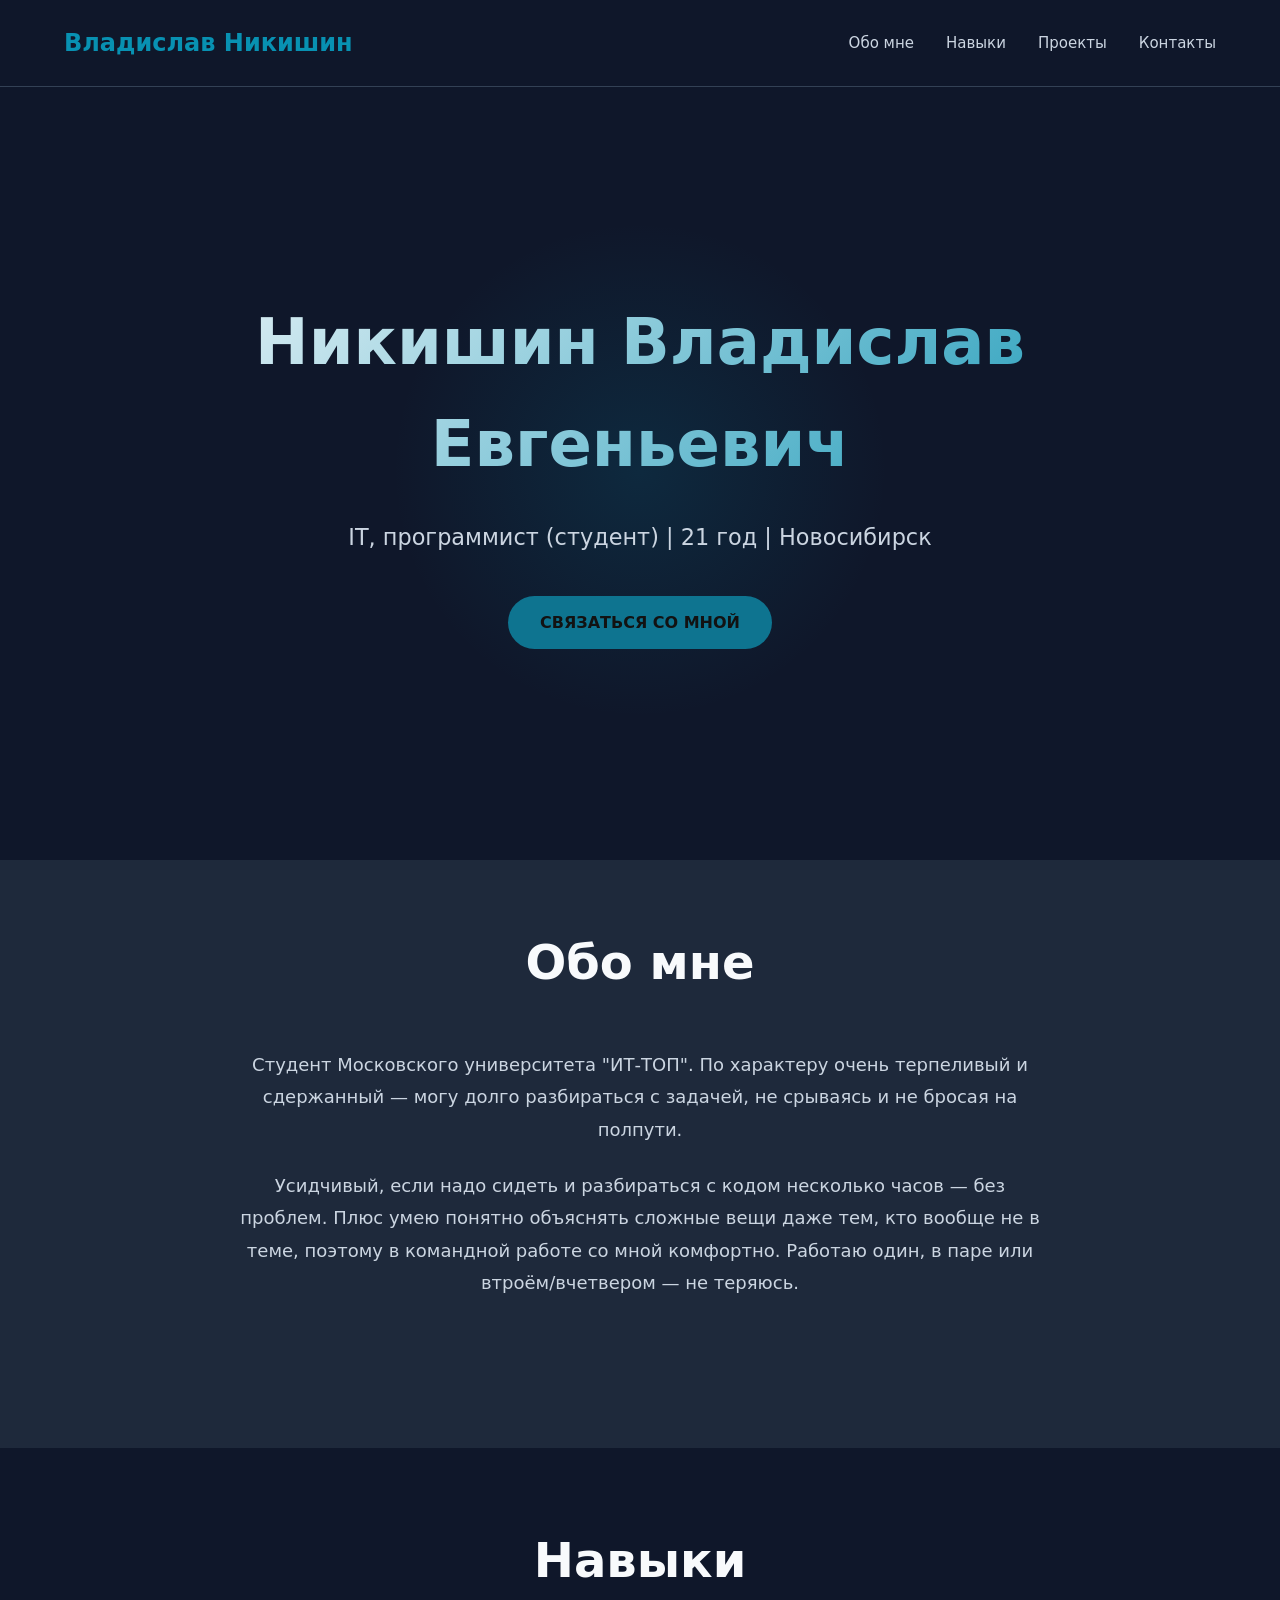
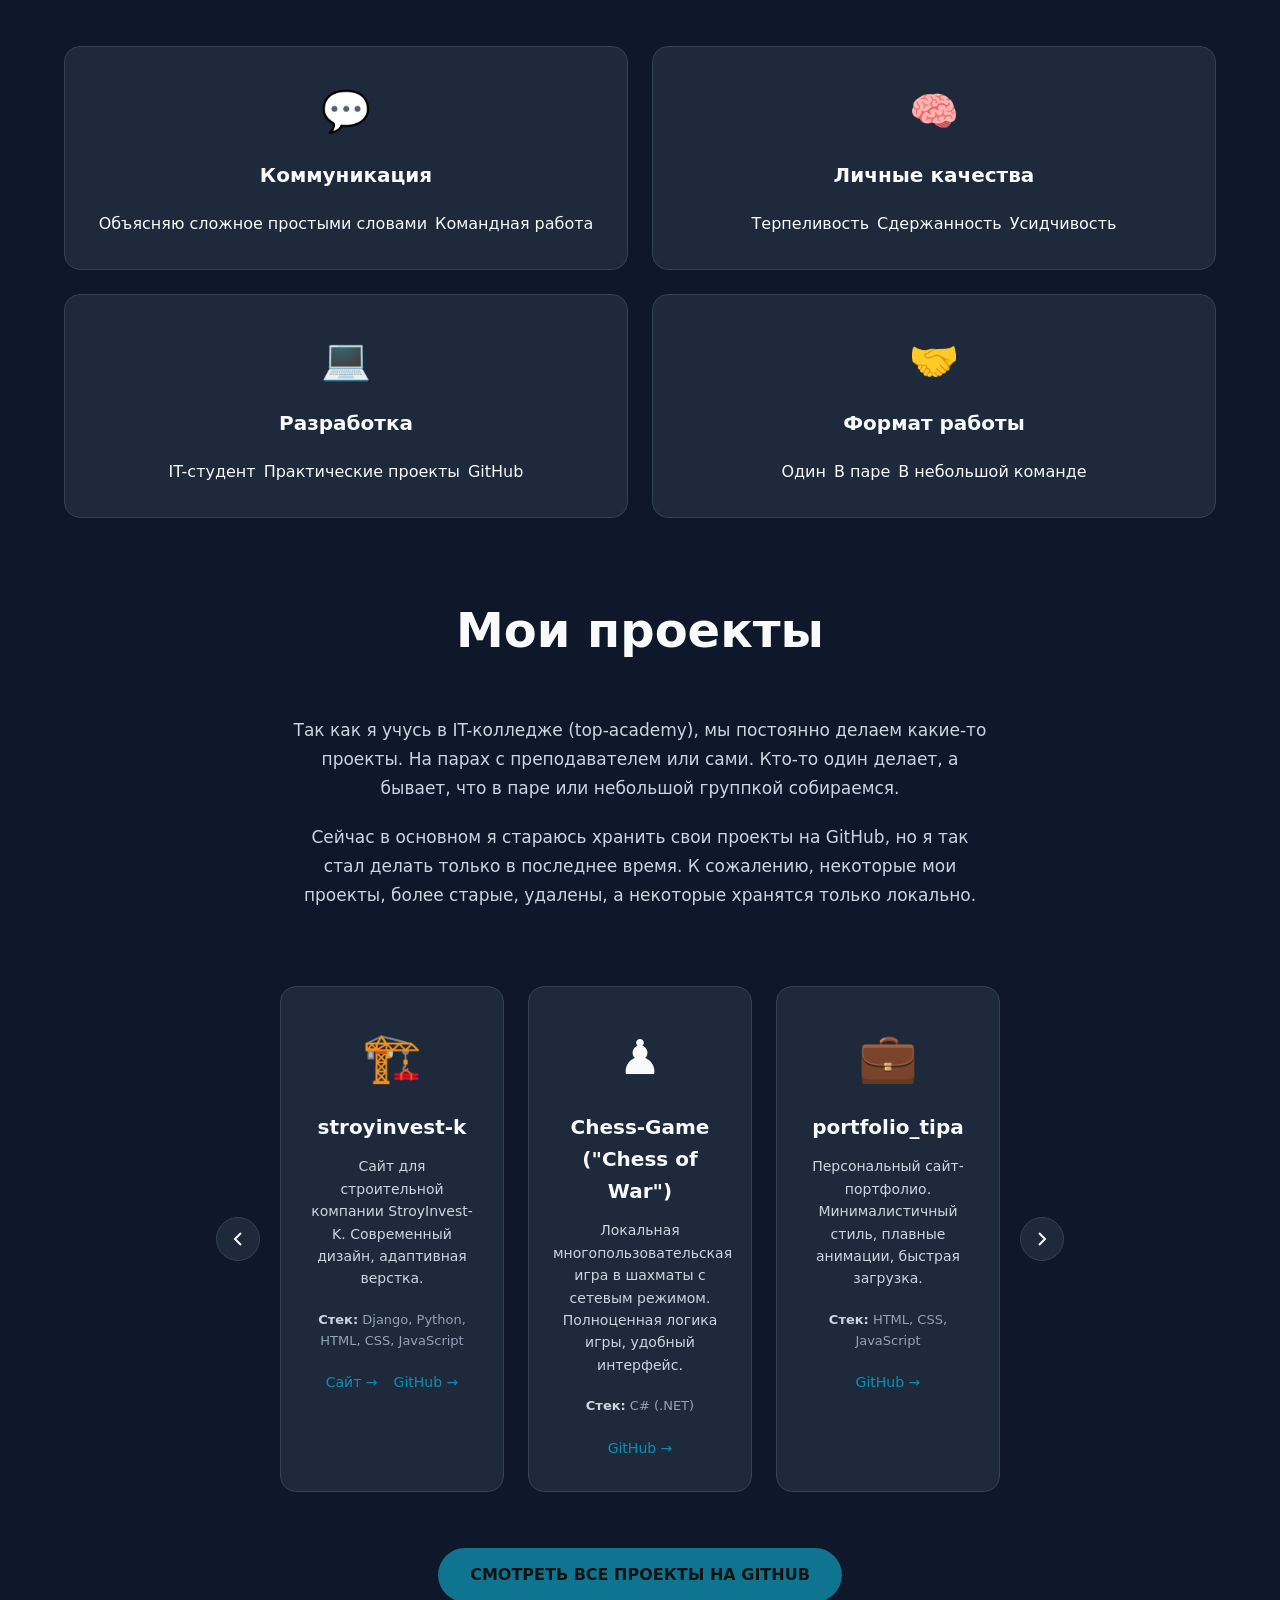
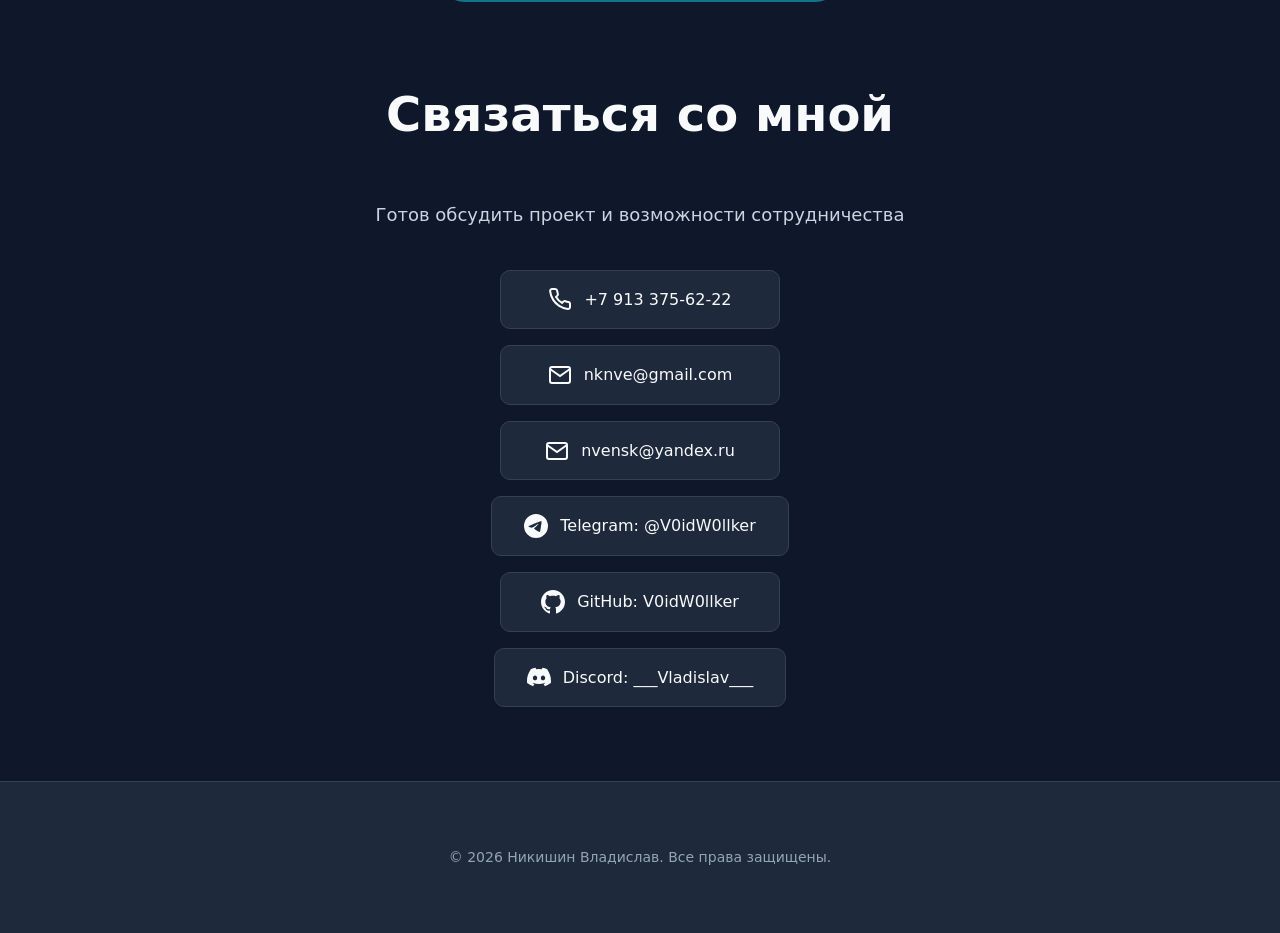
==== commit ba795d2d: "Слайдер Я реализовал боле-менее нормальную карусель для моих проектов" ====
--- a/index.html
+++ b/index.html
@@ -94,69 +94,75 @@
     <div class="projects-text">
         <h2 class="section-title">Мои проекты</h2>
         <p>Так как я учусь в IT-колледже (top-academy), мы постоянно делаем какие-то проекты. На парах с преподавателем или сами. Кто-то один делает, а бывает, что в паре или небольшой группкой собираемся.</p>
-        <p>Сейчас в основном я стараюсь хранить свои проекты на GitHub, но я так стал делать только в по��леднее время. К сожалению, некоторые мои проекты, более старые, удалены, а некоторые хранятся только локально.</p>
-        <p class="projects-hint">Ниже — карусель с проектами. Можно перетаскивать мышью (drag), навести курсор чтобы остановить автопрокрутку, или листать свайпом на телефоне.</p>
+        <p>Сейчас в основном я стараюсь хранить свои проекты на GitHub, но я так стал делать только в поcледнее время. К сожалению, некоторые мои проекты, более старые, удалены, а некоторые хранятся только локально.</p>
     </div>
 
     <div class="projects-carousel" aria-label="Карусель проектов">
+        <button class="carousel-btn carousel-btn--prev" type="button" aria-label="Предыдущие проекты">
+            <svg width="24" height="24" viewBox="0 0 24 24" fill="none" stroke="currentColor" stroke-width="2" aria-hidden="true">
+                <polyline points="15 18 9 12 15 6"></polyline>
+            </svg>
+        </button>
+
         <div class="carousel-container">
             <div class="carousel-track">
-                <article class="project-card">
+                <article class="project-card" data-href="https://github.com/V0idW0llker/stroyinvest-k" tabindex="0" role="link" aria-label="stroyinvest-k на GitHub">
                     <div class="project-icon">🏗️</div>
                     <h3 class="project-title">stroyinvest-k</h3>
                     <p class="project-desc">Сайт для строительной компании <em>StroyInvest-K</em>. Современный дизайн, адаптивная верстка.</p>
                     <p class="project-stack"><span>Стек:</span> Django, Python, HTML, CSS, JavaScript</p>
                     <div class="project-actions">
-                        <a href="https://stroyinvest-k.ru" class="project-link" target="_blank" rel="noopener">Сайт ���</a>
-                        <a href="https://github.com/V0idW0llker" class="project-link" target="_blank" rel="noopener">GitHub →</a>
-                    </div>
-                </article>
-
-                <article class="project-card">
+                        <a href="https://stroyinvest-k.ru" class="project-link project-link--external" target="_blank" rel="noopener">Сайт →</a>
+                        <span class="project-link">GitHub →</span>
+                    </div>
+                </article>
+
+                <article class="project-card" data-href="https://github.com/V0idW0llker/Chess-Game" tabindex="0" role="link" aria-label="Chess-Game на GitHub">
                     <div class="project-icon">♟️</div>
                     <h3 class="project-title">Chess-Game ("Chess of War")</h3>
                     <p class="project-desc">Локальная многопользовательская игра в шахматы с сетевым режимом. Полноценная логика игры, удобный интерфейс.</p>
                     <p class="project-stack"><span>Стек:</span> C# (.NET)</p>
                     <div class="project-actions">
-                        <a href="https://github.com/V0idW0llker" class="project-link" target="_blank" rel="noopener">GitHub →</a>
-                    </div>
-                </article>
-
-                <article class="project-card">
+                        <span class="project-link">GitHub →</span>
+                    </div>
+                </article>
+
+                <article class="project-card" data-href="https://github.com/V0idW0llker/inthernet_portfolio" tabindex="0" role="link" aria-label="portfolio_tipa на GitHub">
                     <div class="project-icon">💼</div>
                     <h3 class="project-title">portfolio_tipa</h3>
-                    <p class="project-desc">Персональный сайт-портфолио. Минималистичный стиль, плавные ани��ации, быстрая загрузка.</p>
+                    <p class="project-desc">Персональный сайт-портфолио. Минималистичный стиль, плавные анимации, быстрая загрузка.</p>
                     <p class="project-stack"><span>Стек:</span> HTML, CSS, JavaScript</p>
                     <div class="project-actions">
-                        <a href="https://github.com/V0idW0llker" class="project-link" target="_blank" rel="noopener">GitHub →</a>
-                    </div>
-                </article>
-
-                <article class="project-card">
+                        <span class="project-link">GitHub →</span>
+                    </div>
+                </article>
+
+                <article class="project-card" data-href="https://github.com/V0idW0llker/Inversiy_demo" tabindex="0" role="link" aria-label="Inversiy_demo на GitHub">
                     <div class="project-icon">👕</div>
                     <h3 class="project-title">Inversiy_demo</h3>
                     <p class="project-desc">Демо-версия интернет-магазина одежды. Каталог товаров, корзина, фильтрация.</p>
                     <p class="project-stack"><span>Стек:</span> HTML, CSS, JavaScript</p>
                     <div class="project-actions">
-                        <a href="https://github.com/V0idW0llker" class="project-link" target="_blank" rel="noopener">GitHub →</a>
-                    </div>
-                </article>
-
-                <article class="project-card">
+                        <span class="project-link">GitHub →</span>
+                    </div>
+                </article>
+
+                <article class="project-card" data-href="https://github.com/Expos1tor/Veyra-Altura" tabindex="0" role="link" aria-label="Veyra-Altura на GitHub">
                     <div class="project-icon">⌚</div>
                     <h3 class="project-title">Veyra-Altura <span class="project-badge">участие ограничено</span></h3>
                     <p class="project-desc">Виджет для отслеживания времени на устройстве. Участие в проекте было частичным — детали стека и архитектуры неизвестны.</p>
                     <div class="project-actions">
-                        <a href="https://github.com/V0idW0llker" class="project-link" target="_blank" rel="noopener">GitHub →</a>
+                        <span class="project-link">GitHub →</span>
                     </div>
                 </article>
             </div>
         </div>
 
-        <button class="carousel-btn prev" type="button" aria-label="Предыдущие проекты">←</button>
-        <button class="carousel-btn next" type="button" aria-label="Следующие проекты">→</button>
-
-        <div class="carousel-indicators" aria-hidden="true"></div>
+        <button class="carousel-btn carousel-btn--next" type="button" aria-label="Следующие проекты">
+            <svg width="24" height="24" viewBox="0 0 24 24" fill="none" stroke="currentColor" stroke-width="2" aria-hidden="true">
+                <polyline points="9 18 15 12 9 6"></polyline>
+            </svg>
+        </button>
     </div>
 
     <div style="text-align: center; margin-top: 20px;">
--- a/style.css
+++ b/style.css
@@ -355,21 +355,64 @@
 
 /* Projects Carousel */
 .projects-carousel {
-    max-width: 900px;
+    max-width: 960px;
     margin: 0 auto;
     position: relative;
-    padding: 20px 30px;
+    padding: 36px 56px;
+    display: flex;
+    align-items: center;
+    gap: 12px;
 }
 
 .carousel-container {
-    overflow: visible;
+    overflow: hidden;
     border-radius: 16px;
+    flex: 1;
+    padding: 24px 8px;
+    margin: -24px 0;
+    cursor: grab;
+    touch-action: pan-y;
+}
+
+.carousel-container.is-dragging {
+    cursor: grabbing;
+    user-select: none;
+}
+
+.carousel-container.is-dragging .project-card {
+    pointer-events: none;
 }
 
 .carousel-track {
     display: flex;
     gap: 24px;
     transition: transform 0.5s ease-in-out;
+}
+
+.carousel-btn {
+    flex-shrink: 0;
+    width: 44px;
+    height: 44px;
+    border-radius: 50%;
+    border: 1px solid var(--border-color);
+    background: var(--bg-card);
+    color: var(--text-primary);
+    display: flex;
+    align-items: center;
+    justify-content: center;
+    cursor: pointer;
+    transition: all 0.3s ease;
+}
+
+.carousel-btn:hover {
+    border-color: var(--primary-color);
+    background: var(--primary-dark);
+    color: var(--text-primary);
+    box-shadow: 0 4px 16px rgba(8, 145, 178, 0.25);
+}
+
+.carousel-btn:active {
+    transform: scale(0.95);
 }
 
 .project-card {
@@ -380,16 +423,19 @@
     border-radius: 16px;
     padding: 32px 24px;
     text-align: center;
-    transition: all 0.3s ease;
+    transition: border-color 0.3s ease, box-shadow 0.3s ease, transform 0.3s ease;
     flex-shrink: 0;
     position: relative;
     z-index: 1;
-}
-
-.project-card:hover {
+    cursor: pointer;
+    outline: none;
+}
+
+.project-card:hover,
+.project-card:focus-visible {
     border-color: var(--primary-color);
-    box-shadow: 0 8px 24px rgba(8, 145, 178, 0.2);
-    transform: translateY(-4px) scale(1.05);
+    box-shadow: 0 8px 32px rgba(8, 145, 178, 0.3);
+    transform: translateY(-8px) scale(1.02);
     z-index: 10;
 }
 
@@ -411,6 +457,13 @@
     color: var(--text-secondary);
     line-height: 1.6;
     margin-bottom: 20px;
+}
+
+.project-actions {
+    display: flex;
+    justify-content: center;
+    gap: 16px;
+    flex-wrap: wrap;
 }
 
 .project-link {
@@ -422,31 +475,29 @@
     transition: all 0.3s ease;
 }
 
-.project-link:hover {
+.project-link--external:hover {
     color: var(--primary-light);
 }
 
-.carousel-indicators {
-    display: flex;
-    justify-content: center;
-    gap: 8px;
-    margin-top: 24px;
-}
-
-.carousel-indicator {
-    width: 10px;
-    height: 10px;
-    border-radius: 50%;
-    background: var(--border-color);
-    cursor: pointer;
-    transition: all 0.3s ease;
-}
-
-.carousel-indicator.active {
-    background: var(--primary-color);
-    width: 30px;
-    border-radius: 5px;
-}
+.project-stack {
+    font-size: 13px;
+    color: var(--text-muted);
+    margin-bottom: 20px;
+}
+
+.project-stack span {
+    color: var(--text-secondary);
+    font-weight: 600;
+}
+
+.project-badge {
+    display: inline-block;
+    font-size: 11px;
+    font-weight: 500;
+    color: var(--text-muted);
+    vertical-align: middle;
+}
+
 
 
 .projects-text .btn{
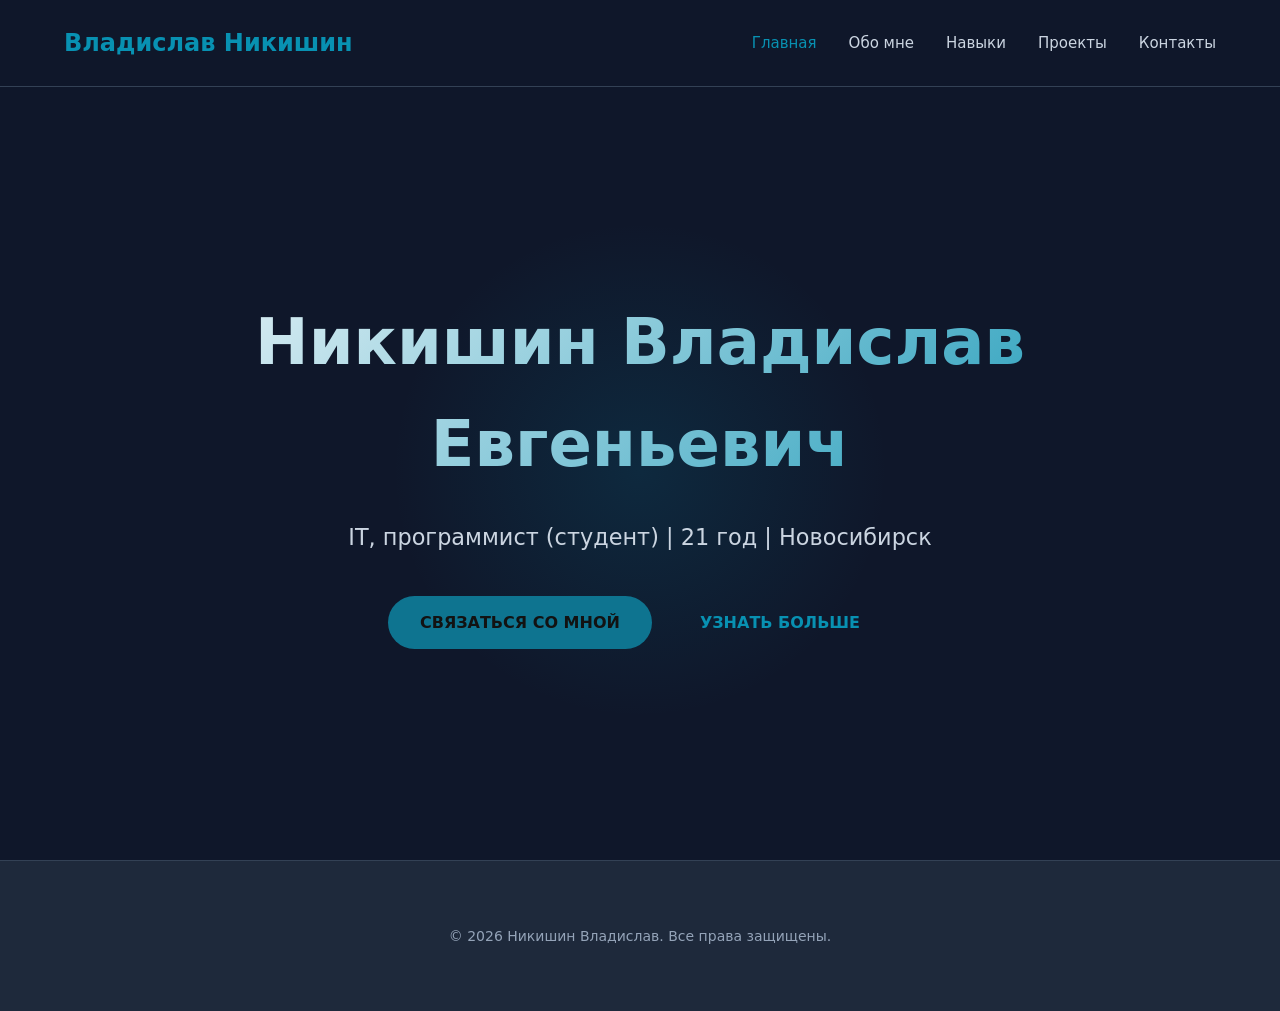
==== commit 2b161406: "Исправление взаимодействия и реструктуризация...))) Карточки теперь нормально открывают ссылки, свай" ====
--- a/index.html
+++ b/index.html
@@ -1,10 +1,10 @@
 <!DOCTYPE html>
-<html lang="en">
+<html lang="ru">
 <head>
     <meta charset="UTF-8">
     <meta name="viewport" content="width=device-width, initial-scale=1.0">
     <link rel="stylesheet" href="style.css">
-    <title>Портфолио</title>
+    <title>Никишин Владислав — Портфолио</title>
 </head>
 <body>
     <header class="header" id="header">
@@ -12,10 +12,11 @@
             <nav class="nav">
                 <div class="logo">Владислав Никишин</div>
                 <ul class="nav-menu">
-                    <li><a href="#about">Обо мне</a></li>
-                    <li><a href="#skills">Навыки</a></li>
-                    <li><a href="#projects">Проекты</a></li>
-                    <li><a href="#contact">Контакты</a></li>
+                    <li><a href="index.html" class="active">Главная</a></li>
+                    <li><a href="about.html">Обо мне</a></li>
+                    <li><a href="skills.html">Навыки</a></li>
+                    <li><a href="projects.html">Проекты</a></li>
+                    <li><a href="contact.html">Контакты</a></li>
                 </ul>
             </nav>
         </div>
@@ -27,201 +28,9 @@
                 <div class="hero-content">
                     <h1 class="hero-title">Никишин Владислав Евгеньевич</h1>
                     <p class="hero-subtitle">IT, программист (студент) | 21 год | Новосибирск</p>
-                    <a href="#contact" class="btn btn-primary">Связаться со мной</a>
-                </div>
-            </div>
-        </section>
-
-        <section class="about" id="about">
-            <div class="container">
-                <h2 class="section-title">Обо мне</h2>
-                <div class="about-content">
-                    <p>Студент Московского университета "ИТ-ТОП". По характеру очень терпеливый и сдержанный — могу долго разбираться с задачей, не срываясь и не бросая на полпути.</p>
-                    <p>Усидчивый, если надо сидеть и разбираться с кодом несколько часов — без проблем. Плюс умею понятно объяснять сложные вещи даже тем, кто вообще не в теме, поэтому в командной работе со мной комфортно. Работаю один, в паре или втроём/вчетвером — не теряюсь.</p>
-                </div>
-            </div>
-        </section>
-
-        <section class="skills" id="skills">
-            <div class="container">
-                <h2 class="section-title">Навыки</h2>
-                <div class="skills-grid">
-                    <div class="skills-card">
-                        <div class="skill-icon">💬</div>
-                        <h3>Коммуникация</h3>
-                        <div class="skill-tags">
-                            <span class="tag">Объясняю сложное простыми словами</span>
-                            <span class="tag">Командная работа</span>
-                        </div>
-                    </div>
-                    
-                    <div class="skills-card">
-                        <div class="skill-icon">🧠</div>
-                        <h3>Личные качества</h3>
-                        <div class="skill-tags">
-                            <span class="tag">Терпеливость</span>
-                            <span class="tag">Сдержанность</span>
-                            <span class="tag">Усидчивость</span>
-                        </div>
-                    </div>
-                    
-                    <div class="skills-card">
-                        <div class="skill-icon">💻</div>
-                        <h3>Разработка</h3>
-                        <div class="skill-tags">
-                            <span class="tag">IT-студент</span>
-                            <span class="tag">Практические проекты</span>
-                            <span class="tag">GitHub</span>
-                        </div>
-                    </div>
-                    
-                    <div class="skills-card">
-                        <div class="skill-icon">🤝</div>
-                        <h3>Формат работы</h3>
-                        <div class="skill-tags">
-                            <span class="tag">Один</span>
-                            <span class="tag">В паре</span>
-                            <span class="tag">В небольшой команде</span>
-                        </div>
-                    </div>
-                    
-                </div>
-            </div>
-        </section>
-
-        
-<section class="projects-section" id="projects">
-    <div class="projects-text">
-        <h2 class="section-title">Мои проекты</h2>
-        <p>Так как я учусь в IT-колледже (top-academy), мы постоянно делаем какие-то проекты. На парах с преподавателем или сами. Кто-то один делает, а бывает, что в паре или небольшой группкой собираемся.</p>
-        <p>Сейчас в основном я стараюсь хранить свои проекты на GitHub, но я так стал делать только в поcледнее время. К сожалению, некоторые мои проекты, более старые, удалены, а некоторые хранятся только локально.</p>
-    </div>
-
-    <div class="projects-carousel" aria-label="Карусель проектов">
-        <button class="carousel-btn carousel-btn--prev" type="button" aria-label="Предыдущие проекты">
-            <svg width="24" height="24" viewBox="0 0 24 24" fill="none" stroke="currentColor" stroke-width="2" aria-hidden="true">
-                <polyline points="15 18 9 12 15 6"></polyline>
-            </svg>
-        </button>
-
-        <div class="carousel-container">
-            <div class="carousel-track">
-                <article class="project-card" data-href="https://github.com/V0idW0llker/stroyinvest-k" tabindex="0" role="link" aria-label="stroyinvest-k на GitHub">
-                    <div class="project-icon">🏗️</div>
-                    <h3 class="project-title">stroyinvest-k</h3>
-                    <p class="project-desc">Сайт для строительной компании <em>StroyInvest-K</em>. Современный дизайн, адаптивная верстка.</p>
-                    <p class="project-stack"><span>Стек:</span> Django, Python, HTML, CSS, JavaScript</p>
-                    <div class="project-actions">
-                        <a href="https://stroyinvest-k.ru" class="project-link project-link--external" target="_blank" rel="noopener">Сайт →</a>
-                        <span class="project-link">GitHub →</span>
-                    </div>
-                </article>
-
-                <article class="project-card" data-href="https://github.com/V0idW0llker/Chess-Game" tabindex="0" role="link" aria-label="Chess-Game на GitHub">
-                    <div class="project-icon">♟️</div>
-                    <h3 class="project-title">Chess-Game ("Chess of War")</h3>
-                    <p class="project-desc">Локальная многопользовательская игра в шахматы с сетевым режимом. Полноценная логика игры, удобный интерфейс.</p>
-                    <p class="project-stack"><span>Стек:</span> C# (.NET)</p>
-                    <div class="project-actions">
-                        <span class="project-link">GitHub →</span>
-                    </div>
-                </article>
-
-                <article class="project-card" data-href="https://github.com/V0idW0llker/inthernet_portfolio" tabindex="0" role="link" aria-label="portfolio_tipa на GitHub">
-                    <div class="project-icon">💼</div>
-                    <h3 class="project-title">portfolio_tipa</h3>
-                    <p class="project-desc">Персональный сайт-портфолио. Минималистичный стиль, плавные анимации, быстрая загрузка.</p>
-                    <p class="project-stack"><span>Стек:</span> HTML, CSS, JavaScript</p>
-                    <div class="project-actions">
-                        <span class="project-link">GitHub →</span>
-                    </div>
-                </article>
-
-                <article class="project-card" data-href="https://github.com/V0idW0llker/Inversiy_demo" tabindex="0" role="link" aria-label="Inversiy_demo на GitHub">
-                    <div class="project-icon">👕</div>
-                    <h3 class="project-title">Inversiy_demo</h3>
-                    <p class="project-desc">Демо-версия интернет-магазина одежды. Каталог товаров, корзина, фильтрация.</p>
-                    <p class="project-stack"><span>Стек:</span> HTML, CSS, JavaScript</p>
-                    <div class="project-actions">
-                        <span class="project-link">GitHub →</span>
-                    </div>
-                </article>
-
-                <article class="project-card" data-href="https://github.com/Expos1tor/Veyra-Altura" tabindex="0" role="link" aria-label="Veyra-Altura на GitHub">
-                    <div class="project-icon">⌚</div>
-                    <h3 class="project-title">Veyra-Altura <span class="project-badge">участие ограничено</span></h3>
-                    <p class="project-desc">Виджет для отслеживания времени на устройстве. Участие в проекте было частичным — детали стека и архитектуры неизвестны.</p>
-                    <div class="project-actions">
-                        <span class="project-link">GitHub →</span>
-                    </div>
-                </article>
-            </div>
-        </div>
-
-        <button class="carousel-btn carousel-btn--next" type="button" aria-label="Следующие проекты">
-            <svg width="24" height="24" viewBox="0 0 24 24" fill="none" stroke="currentColor" stroke-width="2" aria-hidden="true">
-                <polyline points="9 18 15 12 9 6"></polyline>
-            </svg>
-        </button>
-    </div>
-
-    <div style="text-align: center; margin-top: 20px;">
-        <a href="https://github.com/V0idW0llker?tab=repositories" class="btn btn-primary" target="_blank" rel="noopener">
-            Смотреть все проекты на GitHub
-        </a>
-    </div>
-</section>
-
-
-        <section class="contact" id="contact">
-            <div class="container">
-                <h2 class="section-title">Связаться со мной</h2>
-                <div class="contact-content">
-                    <p>Готов обсудить проект и возможности сотрудничества</p>
-                    <div class="contact-links">
-                        <a href="tel:+79133756222" class="contact-link">
-                            <svg width="24" height="24" viewBox="0 0 24 24" fill="none" stroke="currentColor" stroke-width="2">
-                                <path d="M22 16.92v3a2 2 0 0 1-2.18 2 19.79 19.79 0 0 1-8.63-3.07 19.5 19.5 0 0 1-6-6 19.79 19.79 0 0 1-3.07-8.67A2 2 0 0 1 4.11 2h3a2 2 0 0 1 2 1.72 12.84 12.84 0 0 0 .7 2.81 2 2 0 0 1-.45 2.11L8.09 9.91a16 16 0 0 0 6 6l1.27-1.27a2 2 0 0 1 2.11-.45 12.84 12.84 0 0 0 2.81.7A2 2 0 0 1 22 16.92z"></path>
-                            </svg>
-                            +7 913 375-62-22
-                        </a>
-
-                        <a href="mailto:nknve@gmail.com" class="contact-link">
-                            <svg width="24" height="24" viewBox="0 0 24 24" fill="none" stroke="currentColor" stroke-width="2">
-                                <path d="M4 4h16c1.1 0 2 .9 2 2v12c0 1.1-.9 2-2 2H4c-1.1 0-2-.9-2-2V6c0-1.1.9-2 2-2z"></path>
-                                <polyline points="22,6 12,13 2,6"></polyline>
-                            </svg>
-                            nknve@gmail.com
-                        </a>
-
-                        <a href="mailto:nvensk@yandex.ru" class="contact-link">
-                            <svg width="24" height="24" viewBox="0 0 24 24" fill="none" stroke="currentColor" stroke-width="2">
-                                <path d="M4 4h16c1.1 0 2 .9 2 2v12c0 1.1-.9 2-2 2H4c-1.1 0-2-.9-2-2V6c0-1.1.9-2 2-2z"></path>
-                                <polyline points="22,6 12,13 2,6"></polyline>
-                            </svg>
-                            nvensk@yandex.ru
-                        </a>
-
-                        <a href="https://t.me/V0idW0llker" target="_blank" class="contact-link">
-                            <svg width="24" height="24" viewBox="0 0 24 24" fill="currentColor">
-                                <path d="M11.944 0A12 12 0 0 0 0 12a12 12 0 0 0 12 12 12 12 0 0 0 12-12A12 12 0 0 0 12 0a12 12 0 0 0-.056 0zm4.962 7.224c.1-.002.321.023.465.14a.506.506 0 0 1 .171.325c.016.093.036.306.02.472-.18 1.898-.962 6.502-1.36 8.627-.168.9-.499 1.201-.82 1.23-.696.065-1.225-.46-1.9-.902-1.056-.693-1.653-1.124-2.678-1.8-1.185-.78-.417-1.21.258-1.91.177-.184 3.247-2.977 3.307-3.23.007-.032.014-.15-.056-.212s-.174-.041-.249-.024c-.106.024-1.793 1.14-5.061 3.345-.48.33-.913.49-1.302.48-.428-.008-1.252-.241-1.865-.44-.752-.245-1.349-.374-1.297-.789.027-.216.325-.437.893-.663 3.498-1.524 5.83-2.529 6.998-3.014 3.332-1.386 4.025-1.627 4.476-1.635z"/>
-                            </svg>
-                            Telegram: @V0idW0llker
-                        </a>
-
-                        <a href="https://github.com/V0idW0llker" target="_blank" class="contact-link">
-                            <svg width="24" height="24" viewBox="0 0 24 24" fill="currentColor">
-                                <path d="M12 0c-6.626 0-12 5.373-12 12 0 5.302 3.438 9.8 8.207 11.387.599.111.793-.261.793-.577v-2.234c-3.338.726-4.033-1.416-4.033-1.416-.546-1.387-1.333-1.756-1.333-1.756-1.089-.745.083-.729.083-.729 1.205.084 1.839 1.237 1.839 1.237 1.07 1.834 2.807 1.304 3.492.997.107-.775.418-1.305.762-1.604-2.665-.305-5.467-1.334-5.467-5.931 0-1.311.469-2.381 1.236-3.221-.124-.303-.535-1.524.117-3.176 0 0 1.008-.322 3.301 1.23.957-.266 1.983-.399 3.003-.404 1.02.005 2.047.138 3.006.404 2.291-1.552 3.297-1.23 3.297-1.23.653 1.653.242 2.874.118 3.176.77.84 1.235 1.911 1.235 3.221 0 4.609-2.807 5.624-5.479 5.921.43.372.823 1.102.823 2.222v3.293c0 .319.192.694.801.576 4.765-1.589 8.199-6.086 8.199-11.386 0-6.627-5.373-12-12-12z"/>
-                            </svg>
-                            GitHub: V0idW0llker
-                        </a>
-
-                        <div class="contact-link discord-link" id="discord-btn" style="cursor: pointer;">
-                            <svg width="24" height="24" viewBox="0 0 24 24" fill="currentColor">
-                                <path d="M20.317 4.37a19.791 19.791 0 0 0-4.885-1.515.074.074 0 0 0-.079.037c-.21.375-.444.864-.608 1.25a18.27 18.27 0 0 0-5.487 0 12.64 12.64 0 0 0-.617-1.25.077.077 0 0 0-.079-.037A19.736 19.736 0 0 0 3.677 4.37a.07.07 0 0 0-.032.027C.533 9.046-.32 13.58.099 18.057a.082.082 0 0 0 .031.057 19.9 19.9 0 0 0 5.993 3.03.078.078 0 0 0 .084-.028 14.09 14.09 0 0 0 1.226-1.994.076.076 0 0 0-.041-.106 13.107 13.107 0 0 1-1.872-.892.077.077 0 0 1-.008-.128 10.2 10.2 0 0 0 .372-.292.074.074 0 0 1 .077-.01c3.928 1.793 8.18 1.793 12.062 0a.074.074 0 0 1 .078.01c.12.098.246.198.373.292a.077.077 0 0 1-.006.127 12.299 12.299 0 0 1-1.873.892.077.077 0 0 0-.041.107c.36.698.772 1.362 1.225 1.993a.076.076 0 0 0 .084.028 19.839 19.839 0 0 0 6.002-3.03.077.077 0 0 0 .032-.054c.5-5.177-.838-9.674-3.549-13.66a.061.061 0 0 0-.031-.03zM8.02 15.33c-1.183 0-2.157-1.085-2.157-2.419 0-1.333.956-2.419 2.157-2.419 1.21 0 2.176 1.096 2.157 2.42 0 1.333-.956 2.418-2.157 2.418zm7.975 0c-1.183 0-2.157-1.085-2.157-2.419 0-1.333.955-2.419 2.157-2.419 1.21 0 2.176 1.096 2.157 2.42 0 1.333-.946 2.418-2.157 2.418z"/>
-                            </svg>
-                            Discord: ___Vladislav___
-                        </div>
+                    <div class="hero-buttons">
+                        <a href="contact.html" class="btn btn-primary">Связаться со мной</a>
+                        <a href="about.html" class="btn btn-secondary">Узнать больше</a>
                     </div>
                 </div>
             </div>
--- a/style.css
+++ b/style.css
@@ -105,8 +105,45 @@
     width: 100%;
 }
 
+.nav-menu a.active{
+    color: var(--primary-color);
+}
+
 main{
     margin-top: 80px;
+}
+
+/* Page hero for multi-page site */
+.page-hero{
+    background: linear-gradient(135deg, var(--bg-secondary) 0%, var(--bg-primary) 100%);
+    padding: 60px 0;
+    text-align: center;
+    border-bottom: 1px solid var(--border-color);
+}
+
+.page-title{
+    font-size: clamp(2rem, 4vw, 3rem);
+    font-weight: 700;
+    color: var(--text-primary);
+    margin: 0;
+}
+
+.hero-buttons{
+    display: flex;
+    gap: 16px;
+    justify-content: center;
+    flex-wrap: wrap;
+}
+
+.btn-secondary{
+    background: transparent;
+    color: var(--primary-color);
+    border: 2px solid var(--primary-color);
+}
+
+.btn-secondary:hover{
+    background: var(--primary-color);
+    color: var(--bg-primary);
 }
 
 .hero{
@@ -191,6 +228,10 @@
     padding-bottom: 100px;
 }
 
+.about-page {
+    padding: 60px 0;
+}
+
 .about-content p{
     font-size: 18px;
     color: var(--text-secondary);
@@ -204,10 +245,58 @@
     text-align: center;
 }
 
+/* Education section */
+.education{
+    background: var(--bg-primary);
+    padding: 60px 0;
+}
+
+.education-content{
+    max-width: 800px;
+    margin: 0 auto;
+}
+
+.education-item{
+    background: var(--bg-card);
+    padding: 32px;
+    border-radius: 16px;
+    border: 1px solid var(--border-color);
+    margin-bottom: 24px;
+}
+
+.education-item h3{
+    font-size: 24px;
+    font-weight: 600;
+    color: var(--text-primary);
+    margin-bottom: 8px;
+}
+
+.education-school{
+    font-size: 18px;
+    color: var(--primary-color);
+    margin-bottom: 8px;
+}
+
+.education-period{
+    font-size: 16px;
+    color: var(--text-muted);
+    margin-bottom: 16px;
+}
+
+.education-desc{
+    font-size: 16px;
+    color: var(--text-secondary);
+    line-height: 1.6;
+}
+
 /* skills block */
 
 .skills{
     padding: 50px 0;
+}
+
+.skills-page {
+    padding: 60px 0;
 }
 
 .skills-grid{
@@ -254,6 +343,10 @@
 /* Contacts block */
 .contact{
     padding: 50px 0;
+}
+
+.contact-page {
+    padding: 60px 0;
 }
 
 .contact-content{
@@ -311,6 +404,26 @@
 }
 
 
+/* Затемнение фона */
+.backdrop-overlay{
+    position: fixed;
+    top: 0;
+    left: 0;
+    width: 100%;
+    height: 100%;
+    background: rgba(0, 0, 0, 0.7);
+    backdrop-filter: blur(4px);
+    z-index: 9999;
+    opacity: 0;
+    visibility: hidden;
+    transition: all 0.3s ease;
+}
+
+.backdrop-overlay.show{
+    opacity: 1;
+    visibility: visible;
+}
+
 /* Кастомное уведомление */
 .custom-notification{
     position: fixed;
@@ -346,6 +459,10 @@
     margin-bottom: 40px;
 }
 
+.projects-page {
+    padding: 60px 0;
+}
+
 .projects-text p{
     font-size: 17px;
     color: var(--text-secondary);
@@ -368,8 +485,8 @@
     overflow: hidden;
     border-radius: 16px;
     flex: 1;
-    padding: 24px 8px;
-    margin: -24px 0;
+    padding: 60px 8px;
+    margin: -60px 0;
     cursor: grab;
     touch-action: pan-y;
 }
@@ -421,7 +538,7 @@
     background: var(--bg-card);
     border: 1px solid var(--border-color);
     border-radius: 16px;
-    padding: 32px 24px;
+    padding: 16px 20px;
     text-align: center;
     transition: border-color 0.3s ease, box-shadow 0.3s ease, transform 0.3s ease;
     flex-shrink: 0;
@@ -429,6 +546,9 @@
     z-index: 1;
     cursor: pointer;
     outline: none;
+    text-decoration: none;
+    color: inherit;
+    display: block;
 }
 
 .project-card:hover,
@@ -441,22 +561,22 @@
 
 
 .project-icon {
-    font-size: 48px;
-    margin-bottom: 16px;
+    font-size: 36px;
+    margin-bottom: 12px;
 }
 
 .project-title {
-    font-size: 20px;
+    font-size: 18px;
     font-weight: 600;
+    margin-bottom: 10px;
+    color: var(--text-primary);
+}
+
+.project-desc {
+    font-size: 13px;
+    color: var(--text-secondary);
+    line-height: 1.5;
     margin-bottom: 12px;
-    color: var(--text-primary);
-}
-
-.project-desc {
-    font-size: 14px;
-    color: var(--text-secondary);
-    line-height: 1.6;
-    margin-bottom: 20px;
 }
 
 .project-actions {
@@ -480,9 +600,9 @@
 }
 
 .project-stack {
-    font-size: 13px;
+    font-size: 12px;
     color: var(--text-muted);
-    margin-bottom: 20px;
+    margin-bottom: 0;
 }
 
 .project-stack span {
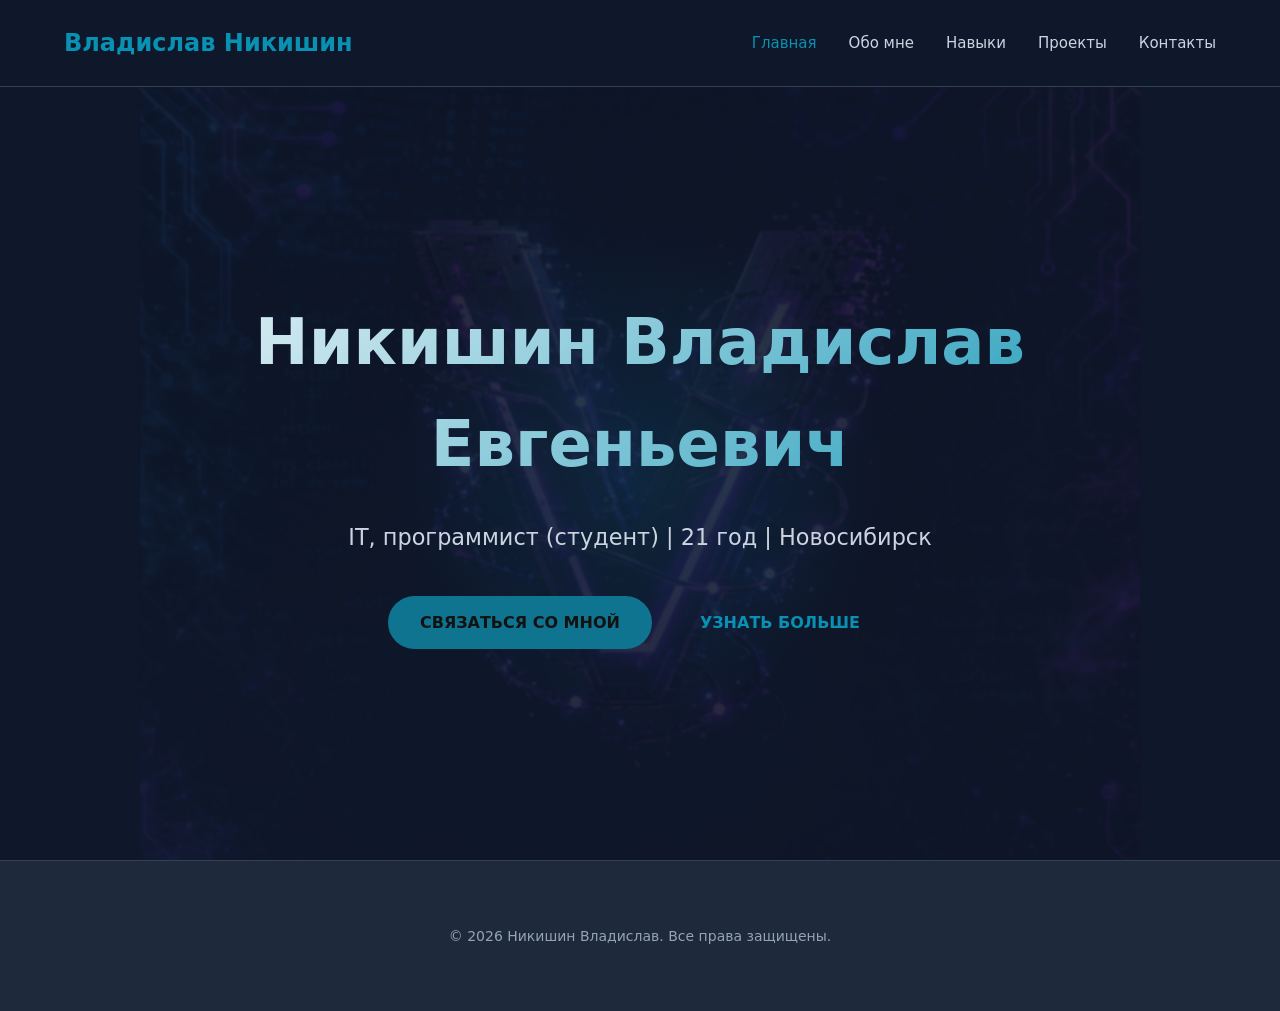
==== commit 1f8eae3f: "Обновление блока "Обо мне" Переделал карточку "Обо мне" в сетку из 6 карточек в едином стиле. Добави" ====
--- a/index.html
+++ b/index.html
@@ -24,6 +24,7 @@
 
     <main>
         <section class="hero">
+            <div class="hero-bg-avatar"></div>
             <div class="container">
                 <div class="hero-content">
                     <h1 class="hero-title">Никишин Владислав Евгеньевич</h1>
--- a/style.css
+++ b/style.css
@@ -172,6 +172,39 @@
     position: relative;
 }
 
+/* Фоновая аватарка */
+.hero-bg-avatar {
+    position: absolute;
+    top: 65%;
+    left: 50%;
+    transform: translate(-50%, -50%);
+    width: 1000px;
+    height: 1000px;
+    background: url('images/glav-avatar.jpg') center center / cover no-repeat;
+    opacity: 0.10;
+    z-index: 0;
+    filter: blur(1px);
+    pointer-events: none;
+}
+
+.hero-avatar {
+    margin-bottom: 32px;
+}
+
+.hero-avatar img {
+    width: 140px;
+    height: 140px;
+    border-radius: 50%;
+    object-fit: cover;
+    box-shadow: 0 8px 32px rgba(8, 145, 178, 0.2);
+    transition: all 0.3s ease;
+}
+
+.hero-avatar img:hover {
+    transform: scale(1.05);
+    box-shadow: 0 12px 40px rgba(8, 145, 178, 0.35);
+}
+
 .hero-title{
     font-size: clamp(2.5rem, 5vw, 4rem);
     font-weight: 800;
@@ -637,4 +670,219 @@
 .footer p{
     font-size: 14px;
     color: var(--text-muted);
+}
+
+/* ===== Новые стили для страницы "Обо мне" ===== */
+
+.profile-card {
+    background: linear-gradient(135deg, var(--bg-card) 0%, rgba(8, 145, 178, 0.1) 100%);
+    border: 1px solid var(--border-color);
+    border-radius: 20px;
+    padding: 40px;
+    margin-bottom: 48px;
+    backdrop-filter: blur(10px);
+}
+
+.profile-header {
+    display: flex;
+    align-items: center;
+    gap: 24px;
+    margin-bottom: 32px;
+    padding-bottom: 24px;
+    border-bottom: 1px solid var(--border-color);
+}
+
+.profile-avatar-img {
+    font-size: 56px;
+    width: 80px;
+    height: 80px;
+    object-fit: cover;
+    border-radius: 50%;
+    flex-shrink: 0;
+    border: 2px solid var(--primary-color);
+    box-shadow: 0 4px 16px rgba(8, 145, 178, 0.3);
+}
+
+.profile-info h2 {
+    font-size: 28px;
+    font-weight: 700;
+    margin-bottom: 4px;
+    background: linear-gradient(135deg, var(--text-primary), var(--primary-light));
+    -webkit-background-clip: text;
+    -webkit-text-fill-color: transparent;
+    background-clip: text;
+}
+
+.profile-tagline {
+    color: var(--text-muted);
+    font-size: 16px;
+}
+
+.profile-details {
+    display: grid;
+    grid-template-columns: repeat(auto-fit, minmax(240px, 1fr));
+    gap: 20px;
+}
+
+.detail-item {
+    display: flex;
+    align-items: center;
+    gap: 16px;
+    padding: 16px;
+    background: rgba(15, 23, 42, 0.5);
+    border-radius: 12px;
+    border: 1px solid var(--border-color);
+    transition: all 0.3s ease;
+}
+
+.detail-item:hover {
+    border-color: var(--primary-color);
+    transform: translateY(-2px);
+    box-shadow: 0 4px 12px rgba(8, 145, 178, 0.15);
+}
+
+.detail-icon {
+    font-size: 28px;
+    width: 48px;
+    height: 48px;
+    display: flex;
+    align-items: center;
+    justify-content: center;
+    background: var(--bg-secondary);
+    border-radius: 12px;
+}
+
+.detail-item div {
+    display: flex;
+    flex-direction: column;
+    gap: 2px;
+}
+
+.detail-label {
+    font-size: 13px;
+    color: var(--text-muted);
+}
+
+.detail-value {
+    font-size: 16px;
+    color: var(--text-primary);
+    font-weight: 500;
+}
+
+/* Секция "Обо мне" */
+.about-section {
+    background: var(--bg-card);
+    border: 1px solid var(--border-color);
+    border-radius: 20px;
+    padding: 40px;
+    margin-bottom: 48px;
+    text-align: center;
+}
+
+.about-section .section-icon {
+    font-size: 48px;
+    margin-bottom: 16px;
+}
+
+.about-section h3 {
+    font-size: 24px;
+    font-weight: 600;
+    margin-bottom: 20px;
+    color: var(--text-primary);
+}
+
+.about-section p {
+    font-size: 16px;
+    color: var(--text-secondary);
+    line-height: 1.8;
+    max-width: 700px;
+    margin: 0 auto 16px;
+}
+
+.about-section p:last-child {
+    margin-bottom: 0;
+}
+
+/* Сетка информационных карточек */
+.info-grid {
+    display: grid;
+    grid-template-columns: repeat(auto-fit, minmax(320px, 1fr));
+    gap: 24px;
+    margin-top: 48px;
+}
+
+.info-card {
+    background: var(--bg-card);
+    border: 1px solid var(--border-color);
+    border-radius: 20px;
+    padding: 32px;
+    transition: all 0.3s ease;
+    position: relative;
+    overflow: hidden;
+}
+
+.info-card::before {
+    content: '';
+    position: absolute;
+    top: 0;
+    left: 0;
+    right: 0;
+    height: 3px;
+    background: linear-gradient(90deg, var(--primary-color), var(--primary-light));
+    opacity: 0;
+    transition: opacity 0.3s ease;
+}
+
+.info-card:hover {
+    border-color: var(--primary-color);
+    transform: translateY(-4px);
+    box-shadow: 0 12px 32px rgba(8, 145, 178, 0.2);
+}
+
+.info-card:hover::before {
+    opacity: 1;
+}
+
+.info-icon {
+    font-size: 40px;
+    margin-bottom: 16px;
+}
+
+.info-card h3 {
+    font-size: 20px;
+    font-weight: 600;
+    margin-bottom: 16px;
+    color: var(--text-primary);
+}
+
+.info-card p {
+    font-size: 15px;
+    color: var(--text-secondary);
+    line-height: 1.7;
+}
+
+/* Выделенная карточка */
+.info-card--highlight {
+    background: linear-gradient(135deg, var(--bg-card) 0%, rgba(8, 145, 178, 0.15) 100%);
+    border-color: var(--primary-color);
+}
+
+.info-card--highlight::before {
+    opacity: 1;
+}
+
+/* Адаптивность */
+@media (max-width: 768px) {
+    .profile-header {
+        flex-direction: column;
+        text-align: center;
+    }
+
+    .profile-details {
+        grid-template-columns: 1fr;
+    }
+
+    .info-grid {
+        grid-template-columns: 1fr;
+    }
 }
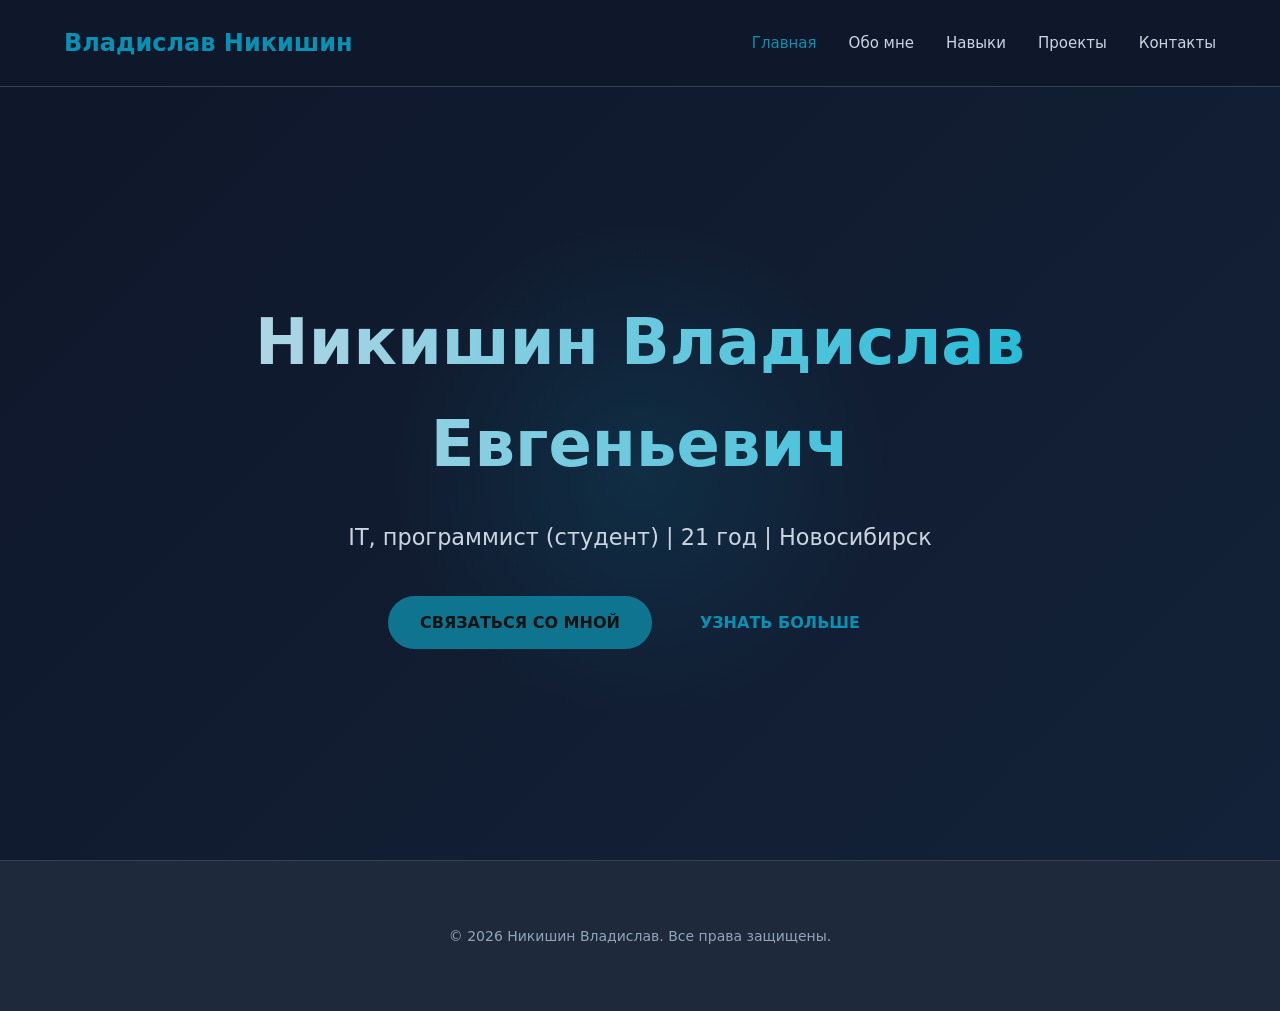
==== commit e38726a9: "немного анимаций Добавил анимацию переливания для заголовка на главной и анимированный фон на всех с" ====
--- a/index.html
+++ b/index.html
@@ -24,7 +24,6 @@
 
     <main>
         <section class="hero">
-            <div class="hero-bg-avatar"></div>
             <div class="container">
                 <div class="hero-content">
                     <h1 class="hero-title">Никишин Владислав Евгеньевич</h1>
--- a/style.css
+++ b/style.css
@@ -115,7 +115,9 @@
 
 /* Page hero for multi-page site */
 .page-hero{
-    background: linear-gradient(135deg, var(--bg-secondary) 0%, var(--bg-primary) 100%);
+    background: linear-gradient(135deg, var(--bg-secondary) 0%, #1a2d47 50%, var(--bg-secondary) 100%);
+    background-size: 200% 200%;
+    animation: bg-shift 4s ease-in-out infinite;
     padding: 60px 0;
     text-align: center;
     border-bottom: 1px solid var(--border-color);
@@ -153,6 +155,15 @@
     min-height: calc(100vh - 120px);
     position: relative;
     overflow: hidden;
+    background: linear-gradient(135deg, var(--bg-primary) 0%, #132238 50%, var(--bg-primary) 100%);
+    background-size: 200% 200%;
+    animation: bg-shift 5s ease-in-out infinite;
+}
+
+@keyframes bg-shift {
+    0% { background-position: 0% 0%; }
+    50% { background-position: 100% 100%; }
+    100% { background-position: 0% 0%; }
 }
 
 .hero::before{
@@ -172,21 +183,6 @@
     position: relative;
 }
 
-/* Фоновая аватарка */
-.hero-bg-avatar {
-    position: absolute;
-    top: 65%;
-    left: 50%;
-    transform: translate(-50%, -50%);
-    width: 1000px;
-    height: 1000px;
-    background: url('images/glav-avatar.jpg') center center / cover no-repeat;
-    opacity: 0.10;
-    z-index: 0;
-    filter: blur(1px);
-    pointer-events: none;
-}
-
 .hero-avatar {
     margin-bottom: 32px;
 }
@@ -209,10 +205,22 @@
     font-size: clamp(2.5rem, 5vw, 4rem);
     font-weight: 800;
     margin-bottom: 24px;
-    background: linear-gradient(135deg, var(--text-primary) 0%, var(--primary-color) 100%);
+    background: linear-gradient(90deg, #d1dce8, var(--primary-light), #d1dce8);
+    background-size: 200% 100%;
     background-clip: text;
     -webkit-background-clip: text;
     -webkit-text-fill-color: transparent;
+    animation: shimmer 8s ease-in-out infinite;
+}
+
+@keyframes shimmer {
+    0% { background-position: -100% 50%; }
+    100% { background-position: 100% 50%; }
+}
+
+@keyframes shimmer {
+    0% { background-position: -100% 50%; }
+    100% { background-position: 100% 50%; }
 }
 
 .hero-subtitle{
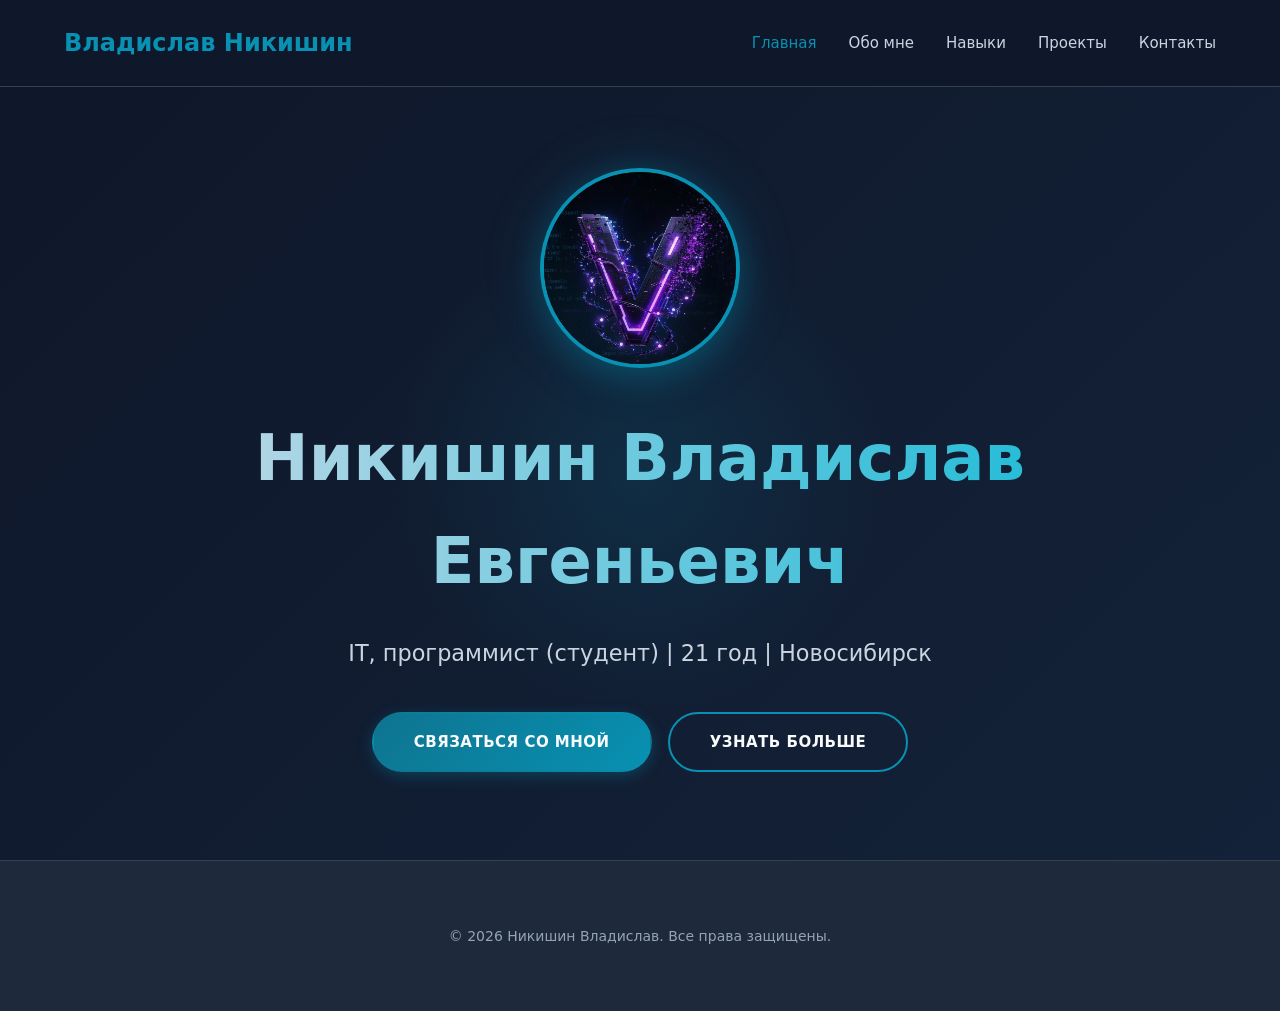
==== commit 234442fb: "Улучшил дизайн и добавил аватарку Добавил анимации на карточки и кнопки, сделал аватарку с логотипом" ====
--- a/index.html
+++ b/index.html
@@ -10,7 +10,12 @@
     <header class="header" id="header">
         <div class="container">
             <nav class="nav">
-                <div class="logo">Владислав Никишин</div>
+                <div class="logo"><a href="index.html">Владислав Никишин</a></div>
+                <button class="burger-btn" aria-label="Меню" aria-expanded="false">
+                    <span></span>
+                    <span></span>
+                    <span></span>
+                </button>
                 <ul class="nav-menu">
                     <li><a href="index.html" class="active">Главная</a></li>
                     <li><a href="about.html">Обо мне</a></li>
@@ -26,6 +31,9 @@
         <section class="hero">
             <div class="container">
                 <div class="hero-content">
+                    <div class="hero-avatar">
+                        <img src="images/avatar%20V.png" alt="Никишин Владислав">
+                    </div>
                     <h1 class="hero-title">Никишин Владислав Евгеньевич</h1>
                     <p class="hero-subtitle">IT, программист (студент) | 21 год | Новосибирск</p>
                     <div class="hero-buttons">
--- a/style.css
+++ b/style.css
@@ -68,6 +68,11 @@
     font-size: 24px;
     font-weight: 700;
     color: var(--primary-color);
+    transition: transform 0.3s ease;
+}
+
+.logo:hover {
+    transform: scale(1.05);
 }
 
 .nav-menu{
@@ -185,20 +190,39 @@
 
 .hero-avatar {
     margin-bottom: 32px;
+    display: inline-block;
+    width: 200px;
+    height: 200px;
+    border-radius: 50%;
+    overflow: hidden;
+    border: 4px solid var(--primary-color);
+    box-shadow: 0 8px 32px rgba(8, 145, 178, 0.3), 0 0 60px rgba(8, 145, 178, 0.2);
+    animation: float 3s ease-in-out infinite;
+    transition: box-shadow 0.4s ease, border-color 0.4s ease;
+}
+
+.hero-avatar:hover {
+    box-shadow: 0 12px 40px rgba(8, 145, 178, 0.5), 0 0 80px rgba(8, 145, 178, 0.3);
+    border-color: var(--primary-light);
 }
 
 .hero-avatar img {
-    width: 140px;
-    height: 140px;
-    border-radius: 50%;
+    width: 100%;
+    height: 100%;
     object-fit: cover;
-    box-shadow: 0 8px 32px rgba(8, 145, 178, 0.2);
-    transition: all 0.3s ease;
-}
-
-.hero-avatar img:hover {
-    transform: scale(1.05);
-    box-shadow: 0 12px 40px rgba(8, 145, 178, 0.35);
+    object-position: center 40%;
+    transform: translate(-4px, 26px) scale(1.4);
+    transform-origin: center center;
+    transition: transform 1.5s ease;
+}
+
+.hero-avatar:hover img {
+    transform: scale(1.7) translate(-1px, 29px);
+}
+
+@keyframes float {
+    0%, 100% { transform: translateY(0px); }
+    50% { transform: translateY(-10px); }
 }
 
 .hero-title{
@@ -218,11 +242,6 @@
     100% { background-position: 100% 50%; }
 }
 
-@keyframes shimmer {
-    0% { background-position: -100% 50%; }
-    100% { background-position: 100% 50%; }
-}
-
 .hero-subtitle{
     font-size: clamp(1.1rem, 2vw, 1.4rem);
     color: var(--text-secondary);
@@ -236,23 +255,60 @@
 .btn{
     display: inline-block;
     text-decoration: none;
-    padding: 14px 32px;
+    padding: 16px 40px;
     border-radius: 50px;
-    border:none;
+    border: 2px solid transparent;
     cursor: pointer;
-    transition: all 0.3s ease-in;
-    font-size: 16px;
+    transition: all 0.3s ease;
+    font-size: 15px;
     text-transform: uppercase;
     font-weight: 600;
+    letter-spacing: 0.5px;
+    position: relative;
+    overflow: hidden;
+}
+
+.btn::before {
+    content: '';
+    position: absolute;
+    top: 50%;
+    left: 50%;
+    width: 0;
+    height: 0;
+    border-radius: 50%;
+    background: rgba(255, 255, 255, 0.1);
+    transform: translate(-50%, -50%);
+    transition: width 0.6s, height 0.6s;
+}
+
+.btn:hover::before {
+    width: 300px;
+    height: 300px;
 }
 
 .btn-primary{
-    background: var(--primary-dark);
-    color: #121212;
-}
+    background: linear-gradient(135deg, var(--primary-dark) 0%, var(--primary-color) 100%);
+    color: var(--text-primary);
+    box-shadow: 0 4px 15px rgba(8, 145, 178, 0.3);
+}
+
 .btn-primary:hover{
+    background: linear-gradient(135deg, var(--primary-color) 0%, var(--primary-light) 100%);
+    transform: translateY(-2px);
+    box-shadow: 0 8px 25px rgba(8, 145, 178, 0.5);
+}
+
+.btn-secondary {
+    background: transparent;
+    color: var(--text-primary);
+    border-color: var(--primary-color);
+}
+
+.btn-secondary:hover{
     background: var(--primary-color);
-    color: #343434;
+    color: var(--bg-primary);
+    transform: translateY(-2px);
+    box-shadow: 0 8px 25px rgba(8, 145, 178, 0.4);
 }
 
 .section-title{
@@ -348,22 +404,47 @@
 
 .skills-card{
     background: var(--bg-card);
-    padding: 32px;
-    border-radius: 16px;
+    padding: 36px;
+    border-radius: 20px;
     text-align: center;
-    transition: all 0.3s ease-in-out;
+    transition: all 0.4s cubic-bezier(0.4, 0, 0.2, 1);
     border: 1px solid var(--border-color);
+    position: relative;
+    overflow: hidden;
+}
+
+.skills-card::after {
+    content: '';
+    position: absolute;
+    bottom: 0;
+    left: 0;
+    right: 0;
+    height: 4px;
+    background: linear-gradient(90deg, var(--primary-color), var(--primary-light));
+    transform: scaleX(0);
+    transition: transform 0.4s ease;
+}
+
+.skills-card:hover::after {
+    transform: scaleX(1);
 }
 
 .skills-card:hover{
     border-color: var(--primary-color);
-    box-shadow: 0 8px 24px rgba(8, 145, 178, 0.15);
-    transform: translateY(-8px);
+    box-shadow: 0 16px 48px rgba(8, 145, 178, 0.3);
+    transform: translateY(-10px);
+    background: linear-gradient(135deg, var(--bg-card) 0%, rgba(8, 145, 178, 0.06) 100%);
 }
 
 .skill-icon{
-    font-size: 40px;
-    margin-bottom: 16px;
+    font-size: 48px;
+    margin-bottom: 20px;
+    display: inline-block;
+    transition: transform 0.3s ease;
+}
+
+.skills-card:hover .skill-icon {
+    transform: scale(1.15) rotate(-5deg);
 }
 
 .skills-card h3{
@@ -412,24 +493,42 @@
 .contact-link{
     display: inline-flex;
     align-items: center;
-    gap: 12px;
+    gap: 16px;
     background: var(--bg-card);
     color: var(--text-primary);
     text-decoration: none;
     font-weight: 500;
-    padding: 16px 32px;
-    border-radius: 10px;
+    padding: 20px 36px;
+    border-radius: 16px;
     border: 1px solid var(--border-color);
     justify-content: center;
-    min-width: 280px;
-    transition: all 0.3s ease;
+    min-width: 300px;
+    transition: all 0.4s cubic-bezier(0.4, 0, 0.2, 1);
+    position: relative;
+    overflow: hidden;
+}
+
+.contact-link::before {
+    content: '';
+    position: absolute;
+    left: 0;
+    top: 0;
+    bottom: 0;
+    width: 4px;
+    background: linear-gradient(180deg, var(--primary-color), var(--primary-light));
+    transform: scaleY(0);
+    transition: transform 0.4s ease;
+}
+
+.contact-link:hover::before {
+    transform: scaleY(1);
 }
 
 .contact-link:hover{
-    background: var(--primary-color);
-    border-color: var(--primary-light);
-    box-shadow: 0 4px 12px rgba(8, 145, 178, 0.3);
-    transform: translateY(-2px);
+    background: linear-gradient(90deg, rgba(8, 145, 178, 0.08) 0%, var(--bg-card) 100%);
+    border-color: var(--primary-color);
+    box-shadow: 0 8px 32px rgba(8, 145, 178, 0.3);
+    transform: translateX(6px);
 }
 
 .copy-hint{
@@ -578,10 +677,10 @@
     max-width: calc(33.333% - 16px);
     background: var(--bg-card);
     border: 1px solid var(--border-color);
-    border-radius: 16px;
-    padding: 16px 20px;
+    border-radius: 20px;
+    padding: 32px 24px;
     text-align: center;
-    transition: border-color 0.3s ease, box-shadow 0.3s ease, transform 0.3s ease;
+    transition: all 0.4s cubic-bezier(0.4, 0, 0.2, 1);
     flex-shrink: 0;
     position: relative;
     z-index: 1;
@@ -590,34 +689,57 @@
     text-decoration: none;
     color: inherit;
     display: block;
+    overflow: hidden;
+}
+
+.project-card::before {
+    content: '';
+    position: absolute;
+    top: 0;
+    left: -100%;
+    width: 100%;
+    height: 3px;
+    background: linear-gradient(90deg, transparent, var(--primary-color), transparent);
+    transition: left 0.6s ease;
+}
+
+.project-card:hover::before {
+    left: 100%;
 }
 
 .project-card:hover,
 .project-card:focus-visible {
     border-color: var(--primary-color);
-    box-shadow: 0 8px 32px rgba(8, 145, 178, 0.3);
-    transform: translateY(-8px) scale(1.02);
+    box-shadow: 0 20px 60px rgba(8, 145, 178, 0.35);
+    transform: translateY(-12px) scale(1.03);
     z-index: 10;
+    background: linear-gradient(135deg, var(--bg-card) 0%, rgba(8, 145, 178, 0.08) 100%);
 }
 
 
 .project-icon {
-    font-size: 36px;
+    font-size: 48px;
+    margin-bottom: 16px;
+    display: inline-block;
+    transition: transform 0.3s ease;
+}
+
+.project-card:hover .project-icon {
+    transform: scale(1.2) rotate(5deg);
+}
+
+.project-title {
+    font-size: 20px;
+    font-weight: 600;
     margin-bottom: 12px;
-}
-
-.project-title {
-    font-size: 18px;
-    font-weight: 600;
-    margin-bottom: 10px;
     color: var(--text-primary);
 }
 
 .project-desc {
-    font-size: 13px;
+    font-size: 14px;
     color: var(--text-secondary);
-    line-height: 1.5;
-    margin-bottom: 12px;
+    line-height: 1.6;
+    margin-bottom: 16px;
 }
 
 .project-actions {
@@ -824,7 +946,7 @@
     border: 1px solid var(--border-color);
     border-radius: 20px;
     padding: 32px;
-    transition: all 0.3s ease;
+    transition: all 0.4s ease;
     position: relative;
     overflow: hidden;
 }
@@ -838,13 +960,13 @@
     height: 3px;
     background: linear-gradient(90deg, var(--primary-color), var(--primary-light));
     opacity: 0;
-    transition: opacity 0.3s ease;
+    transition: opacity 0.4s ease;
 }
 
 .info-card:hover {
     border-color: var(--primary-color);
-    transform: translateY(-4px);
-    box-shadow: 0 12px 32px rgba(8, 145, 178, 0.2);
+    transform: translateY(-6px);
+    box-shadow: 0 16px 48px rgba(8, 145, 178, 0.25);
 }
 
 .info-card:hover::before {
@@ -879,8 +1001,86 @@
     opacity: 1;
 }
 
+/* Бургер-кнопка */
+.burger-btn {
+    display: none;
+    flex-direction: column;
+    justify-content: center;
+    gap: 5px;
+    width: 36px;
+    height: 36px;
+    background: none;
+    border: none;
+    cursor: pointer;
+    padding: 4px;
+    flex-shrink: 0;
+}
+
+.burger-btn span {
+    display: block;
+    width: 100%;
+    height: 2px;
+    background: var(--text-secondary);
+    border-radius: 2px;
+    transition: transform 0.3s ease, opacity 0.3s ease;
+}
+
+.burger-btn.open span:nth-child(1) {
+    transform: translateY(7px) rotate(45deg);
+}
+
+.burger-btn.open span:nth-child(2) {
+    opacity: 0;
+    transform: scaleX(0);
+}
+
+.burger-btn.open span:nth-child(3) {
+    transform: translateY(-7px) rotate(-45deg);
+}
+
+.logo a {
+    text-decoration: none;
+    color: inherit;
+}
+
 /* Адаптивность */
 @media (max-width: 768px) {
+    .burger-btn {
+        display: flex;
+    }
+
+    .nav-menu {
+        display: none;
+        position: fixed;
+        top: 73px;
+        left: 0;
+        right: 0;
+        background: var(--bg-primary);
+        border-bottom: 1px solid var(--border-color);
+        flex-direction: column;
+        gap: 0;
+        padding: 8px 0;
+        z-index: 99;
+    }
+
+    .nav-menu.open {
+        display: flex;
+    }
+
+    .nav-menu li {
+        width: 100%;
+    }
+
+    .nav-menu a {
+        display: block;
+        padding: 14px 24px;
+        font-size: 16px;
+    }
+
+    .nav-menu a::after {
+        display: none;
+    }
+
     .profile-header {
         flex-direction: column;
         text-align: center;
